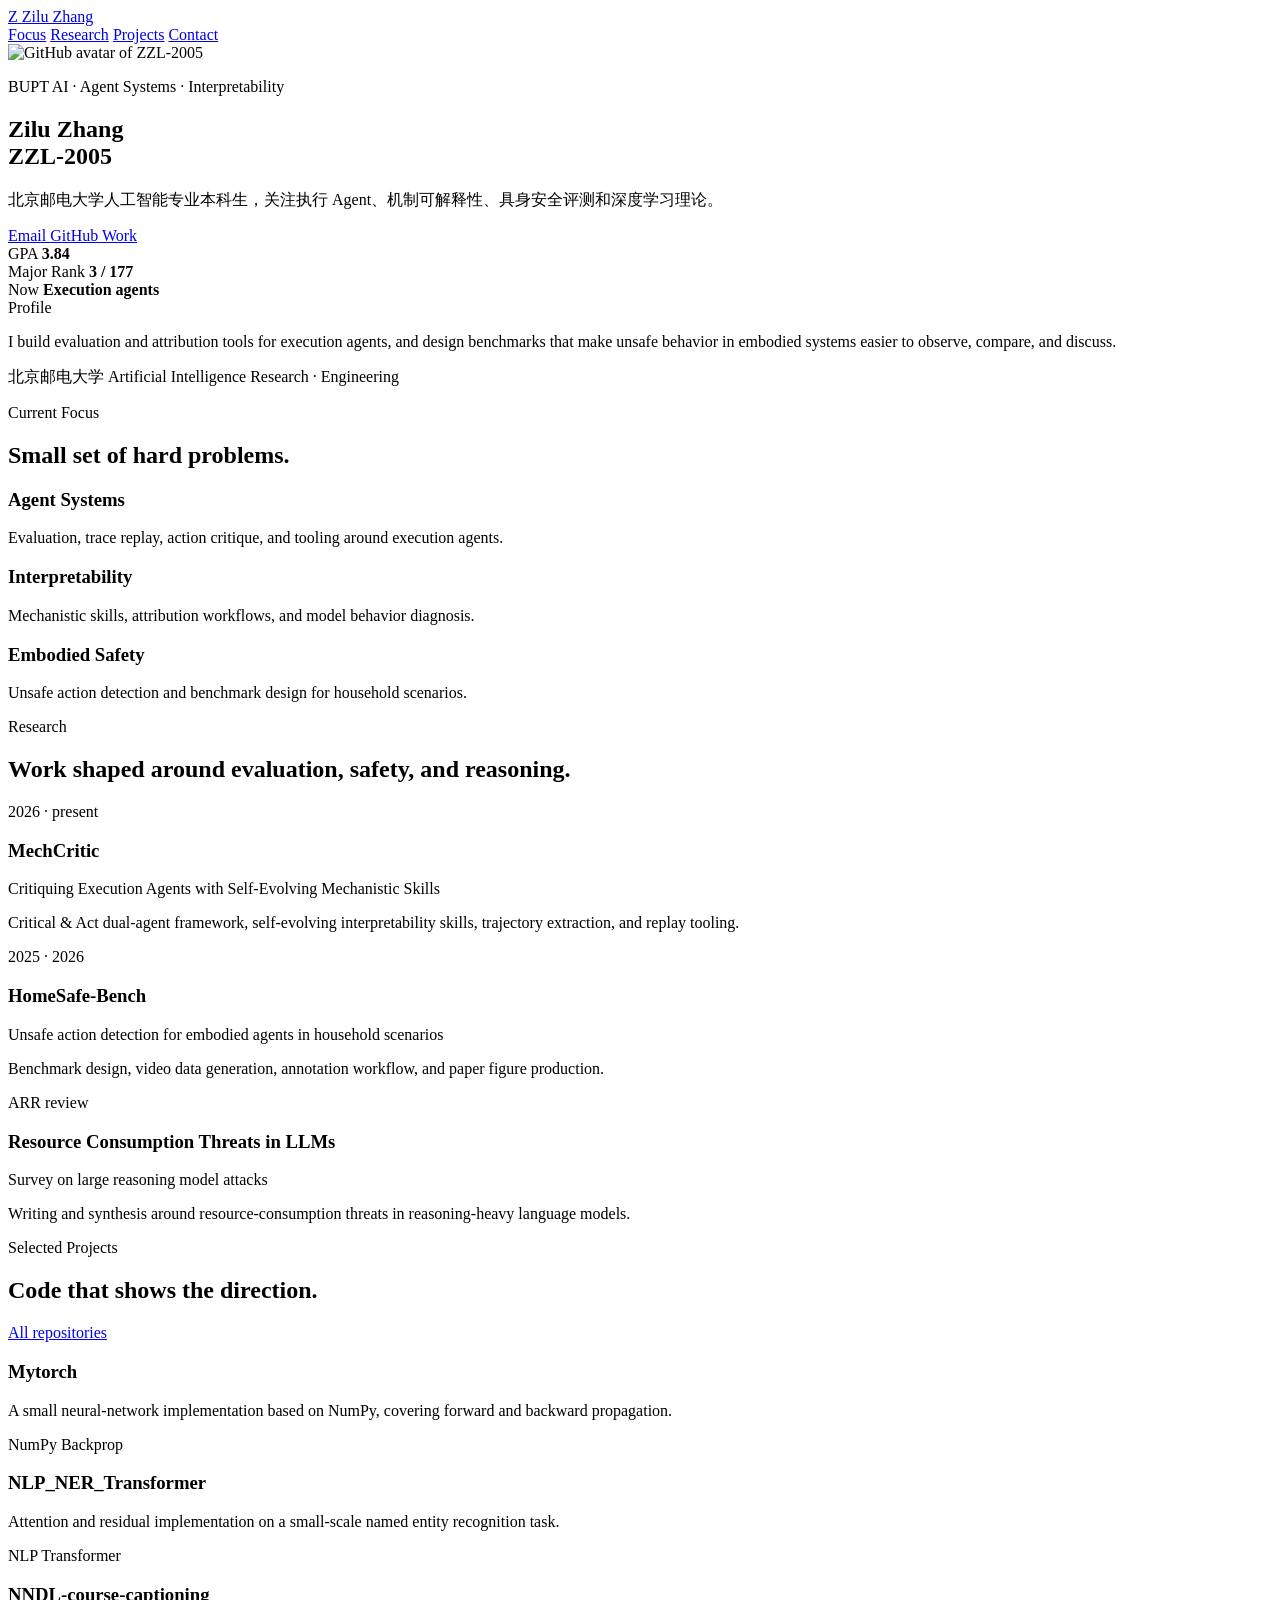
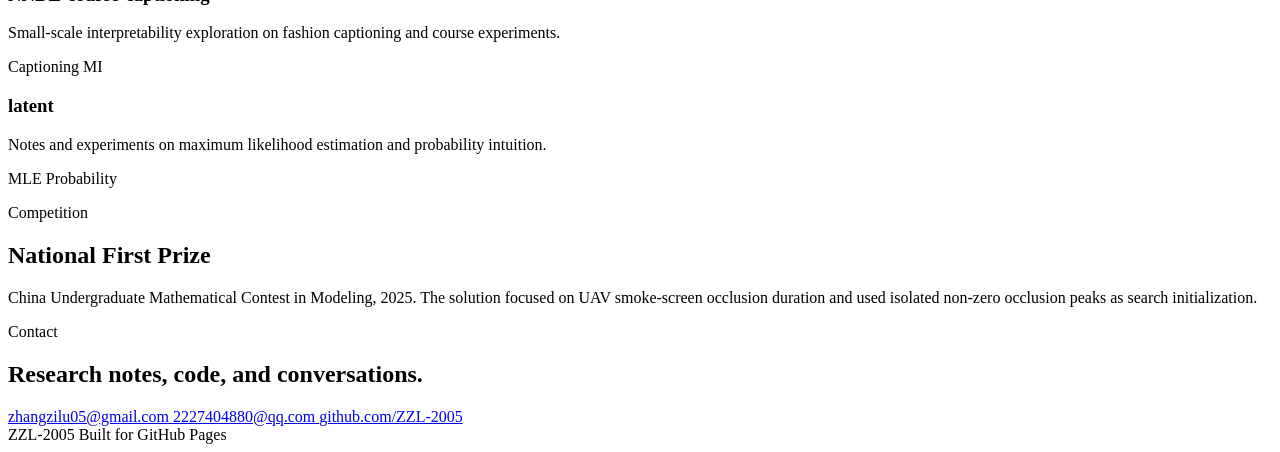
==== index.html @ dbdadb1d "Redesign homepage" ====
<!DOCTYPE html>
<html lang="zh-CN">
<head>
  <meta charset="UTF-8" />
  <meta name="viewport" content="width=device-width, initial-scale=1.0" />
  <meta name="description" content="Zilu Zhang / ZZL-2005 personal homepage: agent systems, interpretability, embodied safety, and deep learning theory." />
  <title>Zilu Zhang · ZZL-2005</title>
  <link rel="preconnect" href="https://fonts.googleapis.com" />
  <link rel="preconnect" href="https://fonts.gstatic.com" crossorigin />
  <link href="https://fonts.googleapis.com/css2?family=Inter:wght@400;500;600;700;800&family=Noto+Sans+SC:wght@400;500;700;800&display=swap" rel="stylesheet" />
  <link rel="stylesheet" href="styles.css" />
</head>
<body>
  <div class="progress" aria-hidden="true"></div>

  <header class="site-header">
    <a class="brand" href="#top" aria-label="Zilu Zhang home">
      <span class="brand-mark">Z</span>
      <span>Zilu Zhang</span>
    </a>
    <nav class="nav-links" aria-label="Primary navigation">
      <a href="#focus">Focus</a>
      <a href="#research">Research</a>
      <a href="#projects">Projects</a>
      <a href="#contact">Contact</a>
    </nav>
    <a class="icon-button" href="https://github.com/ZZL-2005" target="_blank" rel="noreferrer" aria-label="Open GitHub profile">
      <i data-lucide="code" aria-hidden="true"></i>
    </a>
  </header>

  <main id="top">
    <section class="hero" aria-labelledby="hero-title">
      <img class="hero-portrait" src="https://avatars.githubusercontent.com/u/153277643?v=4" alt="GitHub avatar of ZZL-2005" />
      <div class="hero-grid" aria-hidden="true"></div>
      <div class="hero-content">
        <p class="eyebrow">BUPT AI · Agent Systems · Interpretability</p>
        <h1 id="hero-title">Zilu Zhang<br /><span>ZZL-2005</span></h1>
        <p class="hero-copy">
          北京邮电大学人工智能专业本科生，关注执行 Agent、机制可解释性、具身安全评测和深度学习理论。
        </p>
        <div class="hero-actions" aria-label="Contact links">
          <a class="action-link primary" href="mailto:zhangzilu05@gmail.com">
            <i data-lucide="mail" aria-hidden="true"></i>
            Email
          </a>
          <a class="action-link" href="https://github.com/ZZL-2005" target="_blank" rel="noreferrer">
            <i data-lucide="code" aria-hidden="true"></i>
            GitHub
          </a>
          <a class="action-link" href="#projects">
            <i data-lucide="arrow-down-right" aria-hidden="true"></i>
            Work
          </a>
        </div>
      </div>
      <aside class="hero-notes" aria-label="Profile highlights">
        <div>
          <span>GPA</span>
          <strong>3.84</strong>
        </div>
        <div>
          <span>Major Rank</span>
          <strong>3 / 177</strong>
        </div>
        <div>
          <span>Now</span>
          <strong>Execution agents</strong>
        </div>
      </aside>
    </section>

    <section class="section intro-band" aria-label="Short bio">
      <div class="section-label">Profile</div>
      <div class="intro-text">
        <p>
          I build evaluation and attribution tools for execution agents, and design benchmarks that make unsafe behavior in embodied systems easier to observe, compare, and discuss.
        </p>
      </div>
      <div class="intro-meta">
        <span>北京邮电大学</span>
        <span>Artificial Intelligence</span>
        <span>Research · Engineering</span>
      </div>
    </section>

    <section class="section" id="focus" aria-labelledby="focus-title">
      <div class="section-heading">
        <p class="eyebrow">Current Focus</p>
        <h2 id="focus-title">Small set of hard problems.</h2>
      </div>
      <div class="focus-grid">
        <article class="focus-card">
          <i data-lucide="network" aria-hidden="true"></i>
          <h3>Agent Systems</h3>
          <p>Evaluation, trace replay, action critique, and tooling around execution agents.</p>
        </article>
        <article class="focus-card">
          <i data-lucide="scan-search" aria-hidden="true"></i>
          <h3>Interpretability</h3>
          <p>Mechanistic skills, attribution workflows, and model behavior diagnosis.</p>
        </article>
        <article class="focus-card">
          <i data-lucide="shield-check" aria-hidden="true"></i>
          <h3>Embodied Safety</h3>
          <p>Unsafe action detection and benchmark design for household scenarios.</p>
        </article>
      </div>
    </section>

    <section class="section research-section" id="research" aria-labelledby="research-title">
      <div class="section-heading">
        <p class="eyebrow">Research</p>
        <h2 id="research-title">Work shaped around evaluation, safety, and reasoning.</h2>
      </div>
      <div class="timeline">
        <article class="timeline-item">
          <div class="timeline-date">2026 · present</div>
          <div class="timeline-body">
            <h3>MechCritic</h3>
            <p class="subtitle">Critiquing Execution Agents with Self-Evolving Mechanistic Skills</p>
            <p>Critical & Act dual-agent framework, self-evolving interpretability skills, trajectory extraction, and replay tooling.</p>
          </div>
        </article>
        <article class="timeline-item">
          <div class="timeline-date">2025 · 2026</div>
          <div class="timeline-body">
            <h3>HomeSafe-Bench</h3>
            <p class="subtitle">Unsafe action detection for embodied agents in household scenarios</p>
            <p>Benchmark design, video data generation, annotation workflow, and paper figure production.</p>
          </div>
        </article>
        <article class="timeline-item">
          <div class="timeline-date">ARR review</div>
          <div class="timeline-body">
            <h3>Resource Consumption Threats in LLMs</h3>
            <p class="subtitle">Survey on large reasoning model attacks</p>
            <p>Writing and synthesis around resource-consumption threats in reasoning-heavy language models.</p>
          </div>
        </article>
      </div>
    </section>

    <section class="section" id="projects" aria-labelledby="projects-title">
      <div class="section-heading split">
        <div>
          <p class="eyebrow">Selected Projects</p>
          <h2 id="projects-title">Code that shows the direction.</h2>
        </div>
        <a class="text-link" href="https://github.com/ZZL-2005?tab=repositories" target="_blank" rel="noreferrer">
          <span>All repositories</span>
          <i data-lucide="arrow-up-right" aria-hidden="true"></i>
        </a>
      </div>
      <div class="project-grid">
        <article class="project-card accent-a">
          <div class="project-top">
            <h3>Mytorch</h3>
            <a href="https://github.com/ZZL-2005/Mytorch" target="_blank" rel="noreferrer" aria-label="Open Mytorch repository">
              <i data-lucide="external-link" aria-hidden="true"></i>
            </a>
          </div>
          <p>A small neural-network implementation based on NumPy, covering forward and backward propagation.</p>
          <div class="tags">
            <span>NumPy</span>
            <span>Backprop</span>
          </div>
        </article>
        <article class="project-card accent-b">
          <div class="project-top">
            <h3>NLP_NER_Transformer</h3>
            <a href="https://github.com/ZZL-2005/NLP_NER_Transformer" target="_blank" rel="noreferrer" aria-label="Open NLP NER Transformer repository">
              <i data-lucide="external-link" aria-hidden="true"></i>
            </a>
          </div>
          <p>Attention and residual implementation on a small-scale named entity recognition task.</p>
          <div class="tags">
            <span>NLP</span>
            <span>Transformer</span>
          </div>
        </article>
        <article class="project-card accent-c">
          <div class="project-top">
            <h3>NNDL-course-captioning</h3>
            <a href="https://github.com/ZZL-2005/NNDL-course-captioning" target="_blank" rel="noreferrer" aria-label="Open NNDL course captioning repository">
              <i data-lucide="external-link" aria-hidden="true"></i>
            </a>
          </div>
          <p>Small-scale interpretability exploration on fashion captioning and course experiments.</p>
          <div class="tags">
            <span>Captioning</span>
            <span>MI</span>
          </div>
        </article>
        <article class="project-card accent-d">
          <div class="project-top">
            <h3>latent</h3>
            <a href="https://github.com/ZZL-2005/latent" target="_blank" rel="noreferrer" aria-label="Open latent repository">
              <i data-lucide="external-link" aria-hidden="true"></i>
            </a>
          </div>
          <p>Notes and experiments on maximum likelihood estimation and probability intuition.</p>
          <div class="tags">
            <span>MLE</span>
            <span>Probability</span>
          </div>
        </article>
      </div>
    </section>

    <section class="section achievement-band" aria-labelledby="achievement-title">
      <div>
        <p class="eyebrow">Competition</p>
        <h2 id="achievement-title">National First Prize</h2>
      </div>
      <p>
        China Undergraduate Mathematical Contest in Modeling, 2025. The solution focused on UAV smoke-screen occlusion duration and used isolated non-zero occlusion peaks as search initialization.
      </p>
    </section>

    <section class="section contact-section" id="contact" aria-labelledby="contact-title">
      <div class="section-heading">
        <p class="eyebrow">Contact</p>
        <h2 id="contact-title">Research notes, code, and conversations.</h2>
      </div>
      <div class="contact-grid">
        <a class="contact-item" href="mailto:zhangzilu05@gmail.com">
          <i data-lucide="mail" aria-hidden="true"></i>
          <span>zhangzilu05@gmail.com</span>
        </a>
        <a class="contact-item" href="mailto:2227404880@qq.com">
          <i data-lucide="send" aria-hidden="true"></i>
          <span>2227404880@qq.com</span>
        </a>
        <a class="contact-item" href="https://github.com/ZZL-2005" target="_blank" rel="noreferrer">
          <i data-lucide="code" aria-hidden="true"></i>
          <span>github.com/ZZL-2005</span>
        </a>
      </div>
    </section>
  </main>

  <footer class="footer">
    <span>ZZL-2005</span>
    <span>Built for GitHub Pages</span>
  </footer>

  <script src="https://unpkg.com/lucide@latest/dist/umd/lucide.js"></script>
  <script src="script.js"></script>
</body>
</html>
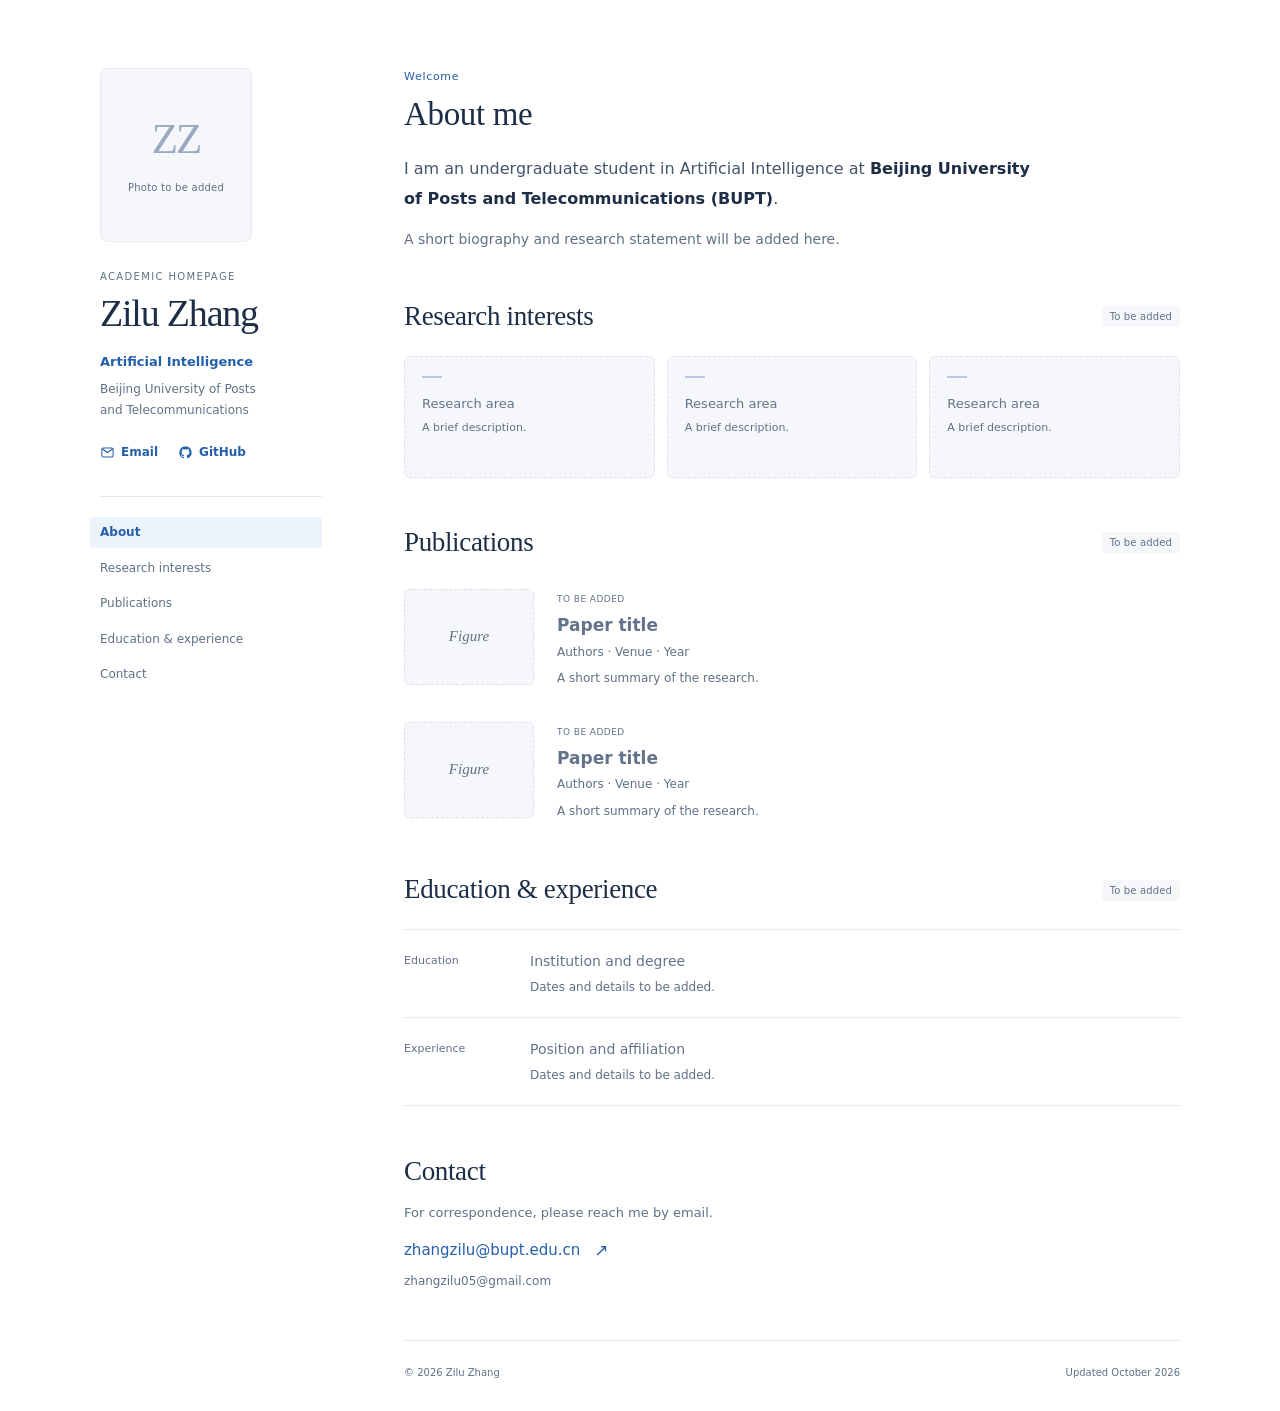
==== commit e8007ebf: "Rebuild personal site as a minimal academic homepage" ====
--- a/index.html
+++ b/index.html
@@ -1,251 +1,154 @@
-<!DOCTYPE html>
-<html lang="zh-CN">
+<!doctype html>
+<html lang="en">
 <head>
-  <meta charset="UTF-8" />
-  <meta name="viewport" content="width=device-width, initial-scale=1.0" />
-  <meta name="description" content="Zilu Zhang / ZZL-2005 personal homepage: agent systems, interpretability, embodied safety, and deep learning theory." />
-  <title>Zilu Zhang · ZZL-2005</title>
-  <link rel="preconnect" href="https://fonts.googleapis.com" />
-  <link rel="preconnect" href="https://fonts.gstatic.com" crossorigin />
-  <link href="https://fonts.googleapis.com/css2?family=Inter:wght@400;500;600;700;800&family=Noto+Sans+SC:wght@400;500;700;800&display=swap" rel="stylesheet" />
-  <link rel="stylesheet" href="styles.css" />
+  <meta charset="utf-8">
+  <meta name="viewport" content="width=device-width, initial-scale=1">
+  <meta name="description" content="Zilu Zhang's academic homepage. Artificial Intelligence, Beijing University of Posts and Telecommunications.">
+  <meta name="theme-color" content="#ffffff">
+  <meta property="og:type" content="website">
+  <meta property="og:title" content="Zilu Zhang | Academic Homepage">
+  <meta property="og:description" content="Artificial Intelligence · Beijing University of Posts and Telecommunications">
+  <meta property="og:url" content="https://zzl-2005.github.io/">
+  <link rel="canonical" href="https://zzl-2005.github.io/">
+  <link rel="icon" href="favicon.svg" type="image/svg+xml">
+  <link rel="stylesheet" href="styles.css?v=academic-20261012">
+  <title>Zilu Zhang | Academic Homepage</title>
 </head>
 <body>
-  <div class="progress" aria-hidden="true"></div>
+  <a class="skip-link" href="#main">Skip to content</a>
 
-  <header class="site-header">
-    <a class="brand" href="#top" aria-label="Zilu Zhang home">
-      <span class="brand-mark">Z</span>
-      <span>Zilu Zhang</span>
-    </a>
-    <nav class="nav-links" aria-label="Primary navigation">
-      <a href="#focus">Focus</a>
-      <a href="#research">Research</a>
-      <a href="#projects">Projects</a>
-      <a href="#contact">Contact</a>
-    </nav>
-    <a class="icon-button" href="https://github.com/ZZL-2005" target="_blank" rel="noreferrer" aria-label="Open GitHub profile">
-      <i data-lucide="code" aria-hidden="true"></i>
-    </a>
-  </header>
-
-  <main id="top">
-    <section class="hero" aria-labelledby="hero-title">
-      <img class="hero-portrait" src="https://avatars.githubusercontent.com/u/153277643?v=4" alt="GitHub avatar of ZZL-2005" />
-      <div class="hero-grid" aria-hidden="true"></div>
-      <div class="hero-content">
-        <p class="eyebrow">BUPT AI · Agent Systems · Interpretability</p>
-        <h1 id="hero-title">Zilu Zhang<br /><span>ZZL-2005</span></h1>
-        <p class="hero-copy">
-          北京邮电大学人工智能专业本科生，关注执行 Agent、机制可解释性、具身安全评测和深度学习理论。
-        </p>
-        <div class="hero-actions" aria-label="Contact links">
-          <a class="action-link primary" href="mailto:zhangzilu05@gmail.com">
-            <i data-lucide="mail" aria-hidden="true"></i>
-            Email
-          </a>
-          <a class="action-link" href="https://github.com/ZZL-2005" target="_blank" rel="noreferrer">
-            <i data-lucide="code" aria-hidden="true"></i>
-            GitHub
-          </a>
-          <a class="action-link" href="#projects">
-            <i data-lucide="arrow-down-right" aria-hidden="true"></i>
-            Work
-          </a>
+  <div class="page-shell">
+    <aside class="profile" aria-label="Profile and navigation">
+      <div class="profile-identity">
+        <div class="portrait-placeholder" role="img" aria-label="Portrait placeholder for Zilu Zhang">
+          <span class="portrait-initials" aria-hidden="true">ZZ</span>
+          <span class="portrait-caption" aria-hidden="true">Photo to be added</span>
+        </div>
+        <div class="profile-text">
+          <p class="profile-label">Academic homepage</p>
+          <h1>Zilu Zhang</h1>
+          <p class="profile-field">Artificial Intelligence</p>
+          <p class="profile-affiliation">Beijing University of Posts<br class="desktop-break"> and Telecommunications</p>
         </div>
       </div>
-      <aside class="hero-notes" aria-label="Profile highlights">
-        <div>
-          <span>GPA</span>
-          <strong>3.84</strong>
-        </div>
-        <div>
-          <span>Major Rank</span>
-          <strong>3 / 177</strong>
-        </div>
-        <div>
-          <span>Now</span>
-          <strong>Execution agents</strong>
-        </div>
-      </aside>
-    </section>
 
-    <section class="section intro-band" aria-label="Short bio">
-      <div class="section-label">Profile</div>
-      <div class="intro-text">
-        <p>
-          I build evaluation and attribution tools for execution agents, and design benchmarks that make unsafe behavior in embodied systems easier to observe, compare, and discuss.
-        </p>
-      </div>
-      <div class="intro-meta">
-        <span>北京邮电大学</span>
-        <span>Artificial Intelligence</span>
-        <span>Research · Engineering</span>
-      </div>
-    </section>
-
-    <section class="section" id="focus" aria-labelledby="focus-title">
-      <div class="section-heading">
-        <p class="eyebrow">Current Focus</p>
-        <h2 id="focus-title">Small set of hard problems.</h2>
-      </div>
-      <div class="focus-grid">
-        <article class="focus-card">
-          <i data-lucide="network" aria-hidden="true"></i>
-          <h3>Agent Systems</h3>
-          <p>Evaluation, trace replay, action critique, and tooling around execution agents.</p>
-        </article>
-        <article class="focus-card">
-          <i data-lucide="scan-search" aria-hidden="true"></i>
-          <h3>Interpretability</h3>
-          <p>Mechanistic skills, attribution workflows, and model behavior diagnosis.</p>
-        </article>
-        <article class="focus-card">
-          <i data-lucide="shield-check" aria-hidden="true"></i>
-          <h3>Embodied Safety</h3>
-          <p>Unsafe action detection and benchmark design for household scenarios.</p>
-        </article>
-      </div>
-    </section>
-
-    <section class="section research-section" id="research" aria-labelledby="research-title">
-      <div class="section-heading">
-        <p class="eyebrow">Research</p>
-        <h2 id="research-title">Work shaped around evaluation, safety, and reasoning.</h2>
-      </div>
-      <div class="timeline">
-        <article class="timeline-item">
-          <div class="timeline-date">2026 · present</div>
-          <div class="timeline-body">
-            <h3>MechCritic</h3>
-            <p class="subtitle">Critiquing Execution Agents with Self-Evolving Mechanistic Skills</p>
-            <p>Critical & Act dual-agent framework, self-evolving interpretability skills, trajectory extraction, and replay tooling.</p>
-          </div>
-        </article>
-        <article class="timeline-item">
-          <div class="timeline-date">2025 · 2026</div>
-          <div class="timeline-body">
-            <h3>HomeSafe-Bench</h3>
-            <p class="subtitle">Unsafe action detection for embodied agents in household scenarios</p>
-            <p>Benchmark design, video data generation, annotation workflow, and paper figure production.</p>
-          </div>
-        </article>
-        <article class="timeline-item">
-          <div class="timeline-date">ARR review</div>
-          <div class="timeline-body">
-            <h3>Resource Consumption Threats in LLMs</h3>
-            <p class="subtitle">Survey on large reasoning model attacks</p>
-            <p>Writing and synthesis around resource-consumption threats in reasoning-heavy language models.</p>
-          </div>
-        </article>
-      </div>
-    </section>
-
-    <section class="section" id="projects" aria-labelledby="projects-title">
-      <div class="section-heading split">
-        <div>
-          <p class="eyebrow">Selected Projects</p>
-          <h2 id="projects-title">Code that shows the direction.</h2>
-        </div>
-        <a class="text-link" href="https://github.com/ZZL-2005?tab=repositories" target="_blank" rel="noreferrer">
-          <span>All repositories</span>
-          <i data-lucide="arrow-up-right" aria-hidden="true"></i>
+      <div class="profile-links" aria-label="External links">
+        <a href="mailto:zhangzilu@bupt.edu.cn">
+          <svg viewBox="0 0 20 20" fill="none" aria-hidden="true"><rect x="2.5" y="4" width="15" height="12" rx="2"/><path d="m3 5 7 5 7-5"/></svg>
+          Email
+        </a>
+        <a href="https://github.com/ZZL-2005" target="_blank" rel="noopener noreferrer">
+          <svg viewBox="0 0 20 20" fill="currentColor" aria-hidden="true"><path d="M10 1.9a8.1 8.1 0 0 0-2.56 15.79c.4.07.55-.17.55-.39v-1.5c-2.25.49-2.73-.96-2.73-.96-.37-.94-.9-1.19-.9-1.19-.73-.5.06-.49.06-.49.81.06 1.23.83 1.23.83.72 1.24 1.9.88 2.37.67.07-.52.28-.88.52-1.08-1.8-.2-3.69-.9-3.69-4a3.13 3.13 0 0 1 .84-2.18 2.9 2.9 0 0 1 .08-2.15s.68-.22 2.23.83a7.7 7.7 0 0 1 4.06 0c1.55-1.05 2.22-.83 2.22-.83a2.9 2.9 0 0 1 .08 2.15c.52.56.84 1.27.84 2.18 0 3.1-1.89 3.79-3.7 3.99.3.25.55.74.55 1.5v2.23c0 .22.15.46.56.38A8.1 8.1 0 0 0 10 1.9Z"/></svg>
+          GitHub
         </a>
       </div>
-      <div class="project-grid">
-        <article class="project-card accent-a">
-          <div class="project-top">
-            <h3>Mytorch</h3>
-            <a href="https://github.com/ZZL-2005/Mytorch" target="_blank" rel="noreferrer" aria-label="Open Mytorch repository">
-              <i data-lucide="external-link" aria-hidden="true"></i>
-            </a>
-          </div>
-          <p>A small neural-network implementation based on NumPy, covering forward and backward propagation.</p>
-          <div class="tags">
-            <span>NumPy</span>
-            <span>Backprop</span>
-          </div>
-        </article>
-        <article class="project-card accent-b">
-          <div class="project-top">
-            <h3>NLP_NER_Transformer</h3>
-            <a href="https://github.com/ZZL-2005/NLP_NER_Transformer" target="_blank" rel="noreferrer" aria-label="Open NLP NER Transformer repository">
-              <i data-lucide="external-link" aria-hidden="true"></i>
-            </a>
-          </div>
-          <p>Attention and residual implementation on a small-scale named entity recognition task.</p>
-          <div class="tags">
-            <span>NLP</span>
-            <span>Transformer</span>
-          </div>
-        </article>
-        <article class="project-card accent-c">
-          <div class="project-top">
-            <h3>NNDL-course-captioning</h3>
-            <a href="https://github.com/ZZL-2005/NNDL-course-captioning" target="_blank" rel="noreferrer" aria-label="Open NNDL course captioning repository">
-              <i data-lucide="external-link" aria-hidden="true"></i>
-            </a>
-          </div>
-          <p>Small-scale interpretability exploration on fashion captioning and course experiments.</p>
-          <div class="tags">
-            <span>Captioning</span>
-            <span>MI</span>
-          </div>
-        </article>
-        <article class="project-card accent-d">
-          <div class="project-top">
-            <h3>latent</h3>
-            <a href="https://github.com/ZZL-2005/latent" target="_blank" rel="noreferrer" aria-label="Open latent repository">
-              <i data-lucide="external-link" aria-hidden="true"></i>
-            </a>
-          </div>
-          <p>Notes and experiments on maximum likelihood estimation and probability intuition.</p>
-          <div class="tags">
-            <span>MLE</span>
-            <span>Probability</span>
-          </div>
-        </article>
-      </div>
-    </section>
 
-    <section class="section achievement-band" aria-labelledby="achievement-title">
-      <div>
-        <p class="eyebrow">Competition</p>
-        <h2 id="achievement-title">National First Prize</h2>
-      </div>
-      <p>
-        China Undergraduate Mathematical Contest in Modeling, 2025. The solution focused on UAV smoke-screen occlusion duration and used isolated non-zero occlusion peaks as search initialization.
-      </p>
-    </section>
+      <nav class="section-nav" aria-label="Page sections">
+        <a href="#about" aria-current="location">About</a>
+        <a href="#research">Research interests</a>
+        <a href="#publications">Publications</a>
+        <a href="#experience">Education &amp; experience</a>
+        <a href="#contact">Contact</a>
+      </nav>
+    </aside>
 
-    <section class="section contact-section" id="contact" aria-labelledby="contact-title">
-      <div class="section-heading">
-        <p class="eyebrow">Contact</p>
-        <h2 id="contact-title">Research notes, code, and conversations.</h2>
-      </div>
-      <div class="contact-grid">
-        <a class="contact-item" href="mailto:zhangzilu05@gmail.com">
-          <i data-lucide="mail" aria-hidden="true"></i>
-          <span>zhangzilu05@gmail.com</span>
-        </a>
-        <a class="contact-item" href="mailto:2227404880@qq.com">
-          <i data-lucide="send" aria-hidden="true"></i>
-          <span>2227404880@qq.com</span>
-        </a>
-        <a class="contact-item" href="https://github.com/ZZL-2005" target="_blank" rel="noreferrer">
-          <i data-lucide="code" aria-hidden="true"></i>
-          <span>github.com/ZZL-2005</span>
-        </a>
-      </div>
-    </section>
-  </main>
+    <main id="main" class="main-content">
+      <section id="about" class="about-section" aria-labelledby="about-heading">
+        <p class="page-kicker">Welcome</p>
+        <h2 id="about-heading">About me</h2>
+        <p class="bio">I am an undergraduate student in Artificial Intelligence at <strong>Beijing University of Posts and Telecommunications (BUPT)</strong>.</p>
+        <p class="bio-placeholder">A short biography and research statement will be added here.</p>
+      </section>
 
-  <footer class="footer">
-    <span>ZZL-2005</span>
-    <span>Built for GitHub Pages</span>
-  </footer>
+      <section id="research" aria-labelledby="research-heading">
+        <div class="section-heading">
+          <h2 id="research-heading">Research interests</h2>
+          <span class="section-status">To be added</span>
+        </div>
+        <!-- Replace these three slots with research directions when ready. -->
+        <div class="interest-grid">
+          <article class="interest-placeholder" aria-label="First research interest placeholder">
+            <span class="slot-mark" aria-hidden="true"></span>
+            <h3>Research area</h3>
+            <p>A brief description.</p>
+          </article>
+          <article class="interest-placeholder" aria-label="Second research interest placeholder">
+            <span class="slot-mark" aria-hidden="true"></span>
+            <h3>Research area</h3>
+            <p>A brief description.</p>
+          </article>
+          <article class="interest-placeholder" aria-label="Third research interest placeholder">
+            <span class="slot-mark" aria-hidden="true"></span>
+            <h3>Research area</h3>
+            <p>A brief description.</p>
+          </article>
+        </div>
+      </section>
 
-  <script src="https://unpkg.com/lucide@latest/dist/umd/lucide.js"></script>
-  <script src="script.js"></script>
+      <section id="publications" aria-labelledby="publications-heading">
+        <div class="section-heading">
+          <h2 id="publications-heading">Publications</h2>
+          <span class="section-status">To be added</span>
+        </div>
+        <!-- These are visibly marked placeholders, not publication claims. -->
+        <div class="publication-list">
+          <article class="publication-placeholder" aria-label="First publication placeholder">
+            <div class="figure-placeholder" role="img" aria-label="Paper figure placeholder"><span>Figure</span></div>
+            <div class="publication-details">
+              <span class="placeholder-label">To be added</span>
+              <h3>Paper title</h3>
+              <p class="paper-meta">Authors · Venue · Year</p>
+              <p class="paper-summary">A short summary of the research.</p>
+            </div>
+          </article>
+          <article class="publication-placeholder" aria-label="Second publication placeholder">
+            <div class="figure-placeholder" role="img" aria-label="Paper figure placeholder"><span>Figure</span></div>
+            <div class="publication-details">
+              <span class="placeholder-label">To be added</span>
+              <h3>Paper title</h3>
+              <p class="paper-meta">Authors · Venue · Year</p>
+              <p class="paper-summary">A short summary of the research.</p>
+            </div>
+          </article>
+        </div>
+      </section>
+
+      <section id="experience" aria-labelledby="experience-heading">
+        <div class="section-heading">
+          <h2 id="experience-heading">Education &amp; experience</h2>
+          <span class="section-status">To be added</span>
+        </div>
+        <div class="experience-list">
+          <article class="experience-placeholder">
+            <span class="entry-type">Education</span>
+            <div>
+              <h3>Institution and degree</h3>
+              <p>Dates and details to be added.</p>
+            </div>
+          </article>
+          <article class="experience-placeholder">
+            <span class="entry-type">Experience</span>
+            <div>
+              <h3>Position and affiliation</h3>
+              <p>Dates and details to be added.</p>
+            </div>
+          </article>
+        </div>
+      </section>
+
+      <section id="contact" class="contact-section" aria-labelledby="contact-heading">
+        <h2 id="contact-heading">Contact</h2>
+        <p>For correspondence, please reach me by email.</p>
+        <a class="contact-email" href="mailto:zhangzilu@bupt.edu.cn">zhangzilu@bupt.edu.cn <span aria-hidden="true">↗</span></a>
+        <a class="secondary-email" href="mailto:zhangzilu05@gmail.com">zhangzilu05@gmail.com</a>
+      </section>
+
+      <footer class="site-footer">
+        <span>© 2026 Zilu Zhang</span>
+        <span>Updated October 2026</span>
+      </footer>
+    </main>
+  </div>
+  <script src="script.js?v=academic-20261012" defer></script>
 </body>
 </html>
--- a/styles.css
+++ b/styles.css
@@ -0,0 +1,192 @@
+:root {
+  color-scheme: light;
+  --page: #ffffff;
+  --ink: #1d2e46;
+  --body: #46546a;
+  --muted: #617087;
+  --accent: #245faa;
+  --accent-soft: #edf3fb;
+  --surface: #f5f7fb;
+  --line: #e4eaf2;
+  --placeholder: #64738b;
+  --serif: "Iowan Old Style", "Palatino Linotype", "Book Antiqua", Georgia, serif;
+  --sans: "Avenir Next", "Segoe UI", system-ui, -apple-system, sans-serif;
+}
+
+* { box-sizing: border-box; }
+html { scroll-behavior: smooth; scroll-padding-top: 32px; }
+body {
+  margin: 0;
+  background: var(--page);
+  color: var(--body);
+  font: 15px/1.7 var(--sans);
+  -webkit-font-smoothing: antialiased;
+}
+::selection { background: #dbe8fb; color: var(--ink); }
+a { color: var(--accent); text-decoration: none; text-underline-offset: 4px; }
+a:hover { text-decoration: underline; }
+a:focus-visible { outline: 2px solid var(--accent); outline-offset: 5px; border-radius: 2px; }
+h1, h2, h3, p { margin: 0; }
+h1, h2, h3 { color: var(--ink); }
+strong { color: var(--ink); font-weight: 550; }
+
+.skip-link {
+  position: fixed;
+  z-index: 20;
+  top: 12px;
+  left: 16px;
+  transform: translateY(-180%);
+  background: var(--ink);
+  color: white;
+  padding: 8px 15px;
+}
+.skip-link:focus { transform: translateY(0); }
+
+.page-shell {
+  width: min(1080px, calc(100% - 96px));
+  margin: 0 auto;
+  display: grid;
+  grid-template-columns: 222px minmax(0, 1fr);
+  gap: 82px;
+  padding-top: 68px;
+}
+.profile { position: sticky; top: 42px; align-self: start; padding-bottom: 40px; }
+.portrait-placeholder {
+  width: 152px;
+  height: 174px;
+  display: flex;
+  flex-direction: column;
+  align-items: center;
+  justify-content: center;
+  margin-bottom: 26px;
+  border-radius: 8px;
+  background: var(--surface);
+  border: 1px solid var(--line);
+}
+.portrait-initials { color: #9aa9bf; font: 43px/1.15 var(--serif); letter-spacing: -2px; }
+.portrait-caption { margin-top: 15px; color: var(--muted); font-size: 10px; letter-spacing: .25px; }
+.profile-label { color: var(--muted); font-size: 10px; letter-spacing: 1.35px; text-transform: uppercase; margin-bottom: 7px; }
+h1 { font: 38px/1.15 var(--serif); letter-spacing: -1.2px; font-weight: 500; white-space: nowrap; }
+.profile-field { color: var(--accent); margin-top: 15px; font-size: 13px; font-weight: 550; }
+.profile-affiliation { margin-top: 6px; font-size: 12px; line-height: 1.8; color: var(--muted); }
+.profile-links { display: flex; align-items: center; gap: 20px; margin-top: 20px; }
+.profile-links a { display: inline-flex; align-items: center; gap: 6px; font-size: 12px; font-weight: 550; }
+.profile-links svg { width: 15px; height: 15px; flex-shrink: 0; }
+.profile-links a:first-child svg { stroke: currentColor; stroke-width: 1.4; }
+.section-nav { display: flex; flex-direction: column; gap: 5px; margin-top: 34px; border-top: 1px solid var(--line); padding-top: 20px; }
+.section-nav a { display: block; padding: 5px 10px; margin-left: -10px; font-size: 12px; color: var(--muted); border-radius: 4px; }
+.section-nav a:hover { color: var(--accent); background: var(--surface); text-decoration: none; }
+.section-nav a[aria-current="location"] { color: var(--accent); background: var(--accent-soft); font-weight: 600; }
+
+.main-content { min-width: 0; }
+.main-content section { margin-bottom: 48px; scroll-margin-top: 32px; }
+.page-kicker { color: var(--accent); font-size: 11px; letter-spacing: .7px; margin-bottom: 7px; }
+h2 { font: 27px/1.25 var(--serif); font-weight: 500; letter-spacing: -.35px; }
+.about-section h2 { font-size: 33px; margin-bottom: 19px; }
+.bio { max-width: 640px; font-size: 16px; line-height: 1.85; }
+.bio-placeholder { margin-top: 15px; color: var(--muted); font-size: 14px; }
+.section-heading { display: flex; align-items: center; justify-content: space-between; gap: 18px; margin-bottom: 22px; }
+.section-status { flex-shrink: 0; font-size: 10px; letter-spacing: .15px; color: var(--muted); padding: 2px 8px; background: var(--surface); border-radius: 4px; }
+
+.interest-grid { display: grid; grid-template-columns: repeat(3, minmax(0, 1fr)); gap: 12px; }
+.interest-placeholder { padding: 19px 17px; min-height: 122px; background: var(--surface); border: 1px dashed #d8e0ed; border-radius: 6px; }
+.slot-mark { display: block; width: 20px; height: 2px; background: #b8c8e0; margin-bottom: 15px; }
+.interest-placeholder h3 { font-size: 13px; color: var(--placeholder); font-weight: 500; }
+.interest-placeholder p { margin-top: 4px; font-size: 11px; line-height: 1.6; color: var(--muted); }
+
+.publication-list { display: flex; flex-direction: column; gap: 22px; }
+.publication-placeholder { display: grid; grid-template-columns: 130px minmax(0, 1fr); gap: 23px; align-items: center; padding: 4px 0; }
+.figure-placeholder { height: 96px; background: var(--surface); border: 1px dashed #d8e0ed; display: grid; place-items: center; border-radius: 5px; }
+.figure-placeholder span { color: var(--muted); font: italic 15px var(--serif); }
+.placeholder-label { color: var(--muted); font-size: 9px; letter-spacing: .45px; text-transform: uppercase; }
+.publication-details h3 { margin-top: 2px; color: var(--placeholder); font-size: 17px; line-height: 1.45; font-weight: 550; }
+.paper-meta { margin-top: 4px; font-size: 12px; color: var(--muted); }
+.paper-summary { margin-top: 6px; font-size: 12px; color: var(--muted); }
+
+.experience-list { border-top: 1px solid var(--line); }
+.experience-placeholder { display: grid; grid-template-columns: 106px minmax(0, 1fr); gap: 20px; padding: 20px 0; border-bottom: 1px solid var(--line); align-items: start; }
+.entry-type { font-size: 11px; color: var(--muted); padding-top: 2px; }
+.experience-placeholder h3 { font-size: 14px; color: var(--placeholder); font-weight: 500; }
+.experience-placeholder p { font-size: 12px; color: var(--muted); margin-top: 3px; }
+
+.contact-section { padding-top: 1px; }
+.contact-section h2 { margin-bottom: 13px; }
+.contact-section p { font-size: 13px; color: var(--muted); margin-bottom: 12px; }
+.contact-email { display: inline-flex; align-items: center; gap: 14px; font-size: 15px; font-weight: 500; }
+.contact-email span { font-size: 17px; }
+.secondary-email { display: block; width: fit-content; font-size: 12px; color: var(--muted); margin-top: 6px; }
+.site-footer { display: flex; justify-content: space-between; gap: 20px; border-top: 1px solid var(--line); padding: 23px 0 30px; color: var(--muted); font-size: 10px; }
+
+.message-page { max-width: 560px; margin: 15vh auto; padding: 32px; }
+.message-page h1 { white-space: normal; }
+.message-page p { margin: 20px 0; }
+
+@media (min-width: 1400px) {
+  .page-shell { padding-top: 85px; }
+}
+@media (max-width: 1020px) {
+  .page-shell { width: calc(100% - 72px); grid-template-columns: 205px minmax(0, 1fr); gap: 50px; }
+  h1 { font-size: 35px; }
+  .interest-grid { gap: 9px; }
+  .interest-placeholder { padding: 17px 13px; }
+}
+@media (max-width: 760px) {
+  html { scroll-padding-top: 24px; }
+  .page-shell { width: calc(100% - 48px); display: block; padding-top: 36px; }
+  .profile { position: static; padding: 0 0 29px; margin-bottom: 31px; border-bottom: 1px solid var(--line); }
+  .profile-identity { display: grid; grid-template-columns: 100px minmax(0, 1fr); gap: 24px; align-items: center; }
+  .portrait-placeholder { width: 100px; height: 119px; margin: 0; }
+  .portrait-initials { font-size: 34px; }
+  .portrait-caption { font-size: 8px; margin-top: 10px; }
+  .profile-label { font-size: 9px; letter-spacing: .8px; margin-bottom: 6px; }
+  h1 { font-size: 33px; }
+  .profile-field { margin-top: 8px; font-size: 12px; }
+  .profile-affiliation { font-size: 11px; margin-top: 4px; line-height: 1.6; max-width: 290px; }
+  .desktop-break { display: none; }
+  .profile-links { margin-top: 19px; }
+  .section-nav { margin-top: 18px; padding-top: 0; border: 0; flex-direction: row; flex-wrap: wrap; column-gap: 10px; row-gap: 2px; }
+  .section-nav a { margin: 0; padding: 4px 7px; font-size: 12px; }
+  .main-content section { margin-bottom: 40px; }
+  .about-section h2 { font-size: 30px; margin-bottom: 15px; }
+  .bio { font-size: 15px; line-height: 1.8; }
+  .bio-placeholder { font-size: 13px; margin-top: 12px; }
+  h2 { font-size: 25px; }
+  .section-heading { margin-bottom: 19px; }
+  .section-status { font-size: 9px; }
+  .interest-placeholder { padding: 17px 13px; min-height: 112px; }
+  .interest-placeholder h3 { font-size: 12px; }
+  .interest-placeholder p { font-size: 10px; }
+  .publication-placeholder { grid-template-columns: 105px minmax(0, 1fr); gap: 18px; }
+  .figure-placeholder { height: 87px; }
+  .experience-placeholder { grid-template-columns: 90px minmax(0, 1fr); gap: 14px; }
+}
+@media (max-width: 420px) {
+  .page-shell { width: calc(100% - 40px); padding-top: 28px; }
+  .profile-identity { grid-template-columns: 86px minmax(0, 1fr); gap: 17px; }
+  .portrait-placeholder { width: 86px; height: 112px; }
+  .portrait-caption { font-size: 7px; }
+  h1 { font-size: 29px; letter-spacing: -.8px; }
+  .profile-affiliation { font-size: 11px; }
+  .interest-grid { grid-template-columns: 1fr; gap: 9px; }
+  .interest-placeholder { min-height: 0; padding: 15px 18px; display: grid; grid-template-columns: 18px minmax(0, 1fr); column-gap: 12px; row-gap: 3px; }
+  .interest-placeholder .slot-mark { grid-row: span 2; margin: 12px 0 0; width: 18px; }
+  .interest-placeholder h3 { font-size: 13px; }
+  .interest-placeholder p { font-size: 12px; margin: 0; }
+  .section-heading { gap: 10px; }
+  #experience h2 { font-size: 22px; }
+  .publication-placeholder { grid-template-columns: 83px minmax(0, 1fr); gap: 15px; }
+  .figure-placeholder { height: 84px; }
+  .publication-details h3 { font-size: 15px; }
+  .paper-meta, .paper-summary { font-size: 12px; }
+  .site-footer { font-size: 9px; gap: 10px; }
+}
+@media (prefers-reduced-motion: reduce) {
+  html { scroll-behavior: auto; }
+}
+@media print {
+  .page-shell { width: 100%; grid-template-columns: 190px 1fr; gap: 36px; padding-top: 0; }
+  .profile { position: static; }
+  .section-nav, .skip-link { display: none; }
+  .main-content section { break-inside: avoid; margin-bottom: 30px; }
+  a { color: var(--ink); }
+}
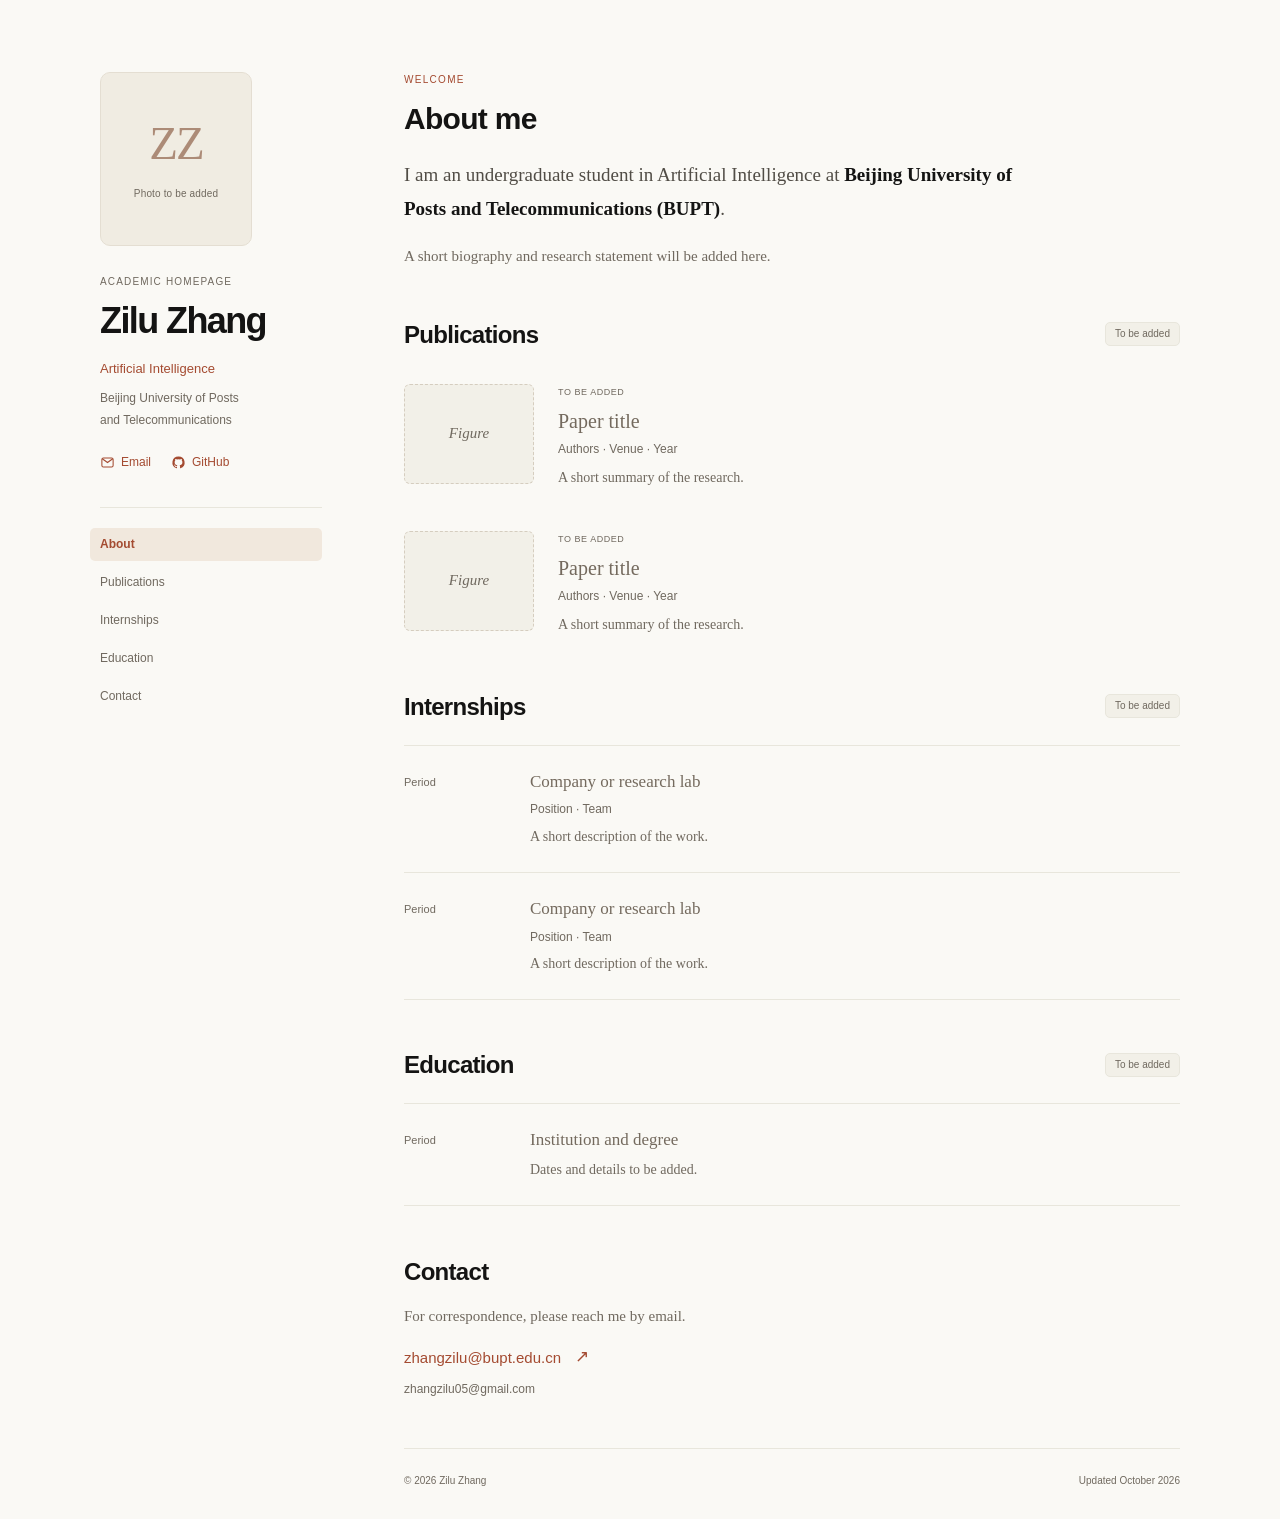
==== commit cefbaf1a: "Add internship section and Claude-inspired academic styling" ====
--- a/index.html
+++ b/index.html
@@ -4,14 +4,14 @@
   <meta charset="utf-8">
   <meta name="viewport" content="width=device-width, initial-scale=1">
   <meta name="description" content="Zilu Zhang's academic homepage. Artificial Intelligence, Beijing University of Posts and Telecommunications.">
-  <meta name="theme-color" content="#ffffff">
+  <meta name="theme-color" content="#faf9f5">
   <meta property="og:type" content="website">
   <meta property="og:title" content="Zilu Zhang | Academic Homepage">
   <meta property="og:description" content="Artificial Intelligence · Beijing University of Posts and Telecommunications">
   <meta property="og:url" content="https://zzl-2005.github.io/">
   <link rel="canonical" href="https://zzl-2005.github.io/">
   <link rel="icon" href="favicon.svg" type="image/svg+xml">
-  <link rel="stylesheet" href="styles.css?v=academic-20261012">
+  <link rel="stylesheet" href="styles.css?v=claude-20261012">
   <title>Zilu Zhang | Academic Homepage</title>
 </head>
 <body>
@@ -45,9 +45,9 @@
 
       <nav class="section-nav" aria-label="Page sections">
         <a href="#about" aria-current="location">About</a>
-        <a href="#research">Research interests</a>
         <a href="#publications">Publications</a>
-        <a href="#experience">Education &amp; experience</a>
+        <a href="#experience">Internships</a>
+        <a href="#education">Education</a>
         <a href="#contact">Contact</a>
       </nav>
     </aside>
@@ -58,31 +58,6 @@
         <h2 id="about-heading">About me</h2>
         <p class="bio">I am an undergraduate student in Artificial Intelligence at <strong>Beijing University of Posts and Telecommunications (BUPT)</strong>.</p>
         <p class="bio-placeholder">A short biography and research statement will be added here.</p>
-      </section>
-
-      <section id="research" aria-labelledby="research-heading">
-        <div class="section-heading">
-          <h2 id="research-heading">Research interests</h2>
-          <span class="section-status">To be added</span>
-        </div>
-        <!-- Replace these three slots with research directions when ready. -->
-        <div class="interest-grid">
-          <article class="interest-placeholder" aria-label="First research interest placeholder">
-            <span class="slot-mark" aria-hidden="true"></span>
-            <h3>Research area</h3>
-            <p>A brief description.</p>
-          </article>
-          <article class="interest-placeholder" aria-label="Second research interest placeholder">
-            <span class="slot-mark" aria-hidden="true"></span>
-            <h3>Research area</h3>
-            <p>A brief description.</p>
-          </article>
-          <article class="interest-placeholder" aria-label="Third research interest placeholder">
-            <span class="slot-mark" aria-hidden="true"></span>
-            <h3>Research area</h3>
-            <p>A brief description.</p>
-          </article>
-        </div>
       </section>
 
       <section id="publications" aria-labelledby="publications-heading">
@@ -113,23 +88,41 @@
         </div>
       </section>
 
-      <section id="experience" aria-labelledby="experience-heading">
+      <section id="experience" aria-labelledby="internships-heading">
         <div class="section-heading">
-          <h2 id="experience-heading">Education &amp; experience</h2>
+          <h2 id="internships-heading">Internships</h2>
           <span class="section-status">To be added</span>
         </div>
         <div class="experience-list">
-          <article class="experience-placeholder">
-            <span class="entry-type">Education</span>
+          <article class="experience-placeholder" aria-label="First internship placeholder">
+            <span class="entry-type">Period</span>
+            <div>
+              <h3>Company or research lab</h3>
+              <p class="entry-role">Position · Team</p>
+              <p>A short description of the work.</p>
+            </div>
+          </article>
+          <article class="experience-placeholder" aria-label="Second internship placeholder">
+            <span class="entry-type">Period</span>
+            <div>
+              <h3>Company or research lab</h3>
+              <p class="entry-role">Position · Team</p>
+              <p>A short description of the work.</p>
+            </div>
+          </article>
+        </div>
+      </section>
+
+      <section id="education" aria-labelledby="education-heading">
+        <div class="section-heading">
+          <h2 id="education-heading">Education</h2>
+          <span class="section-status">To be added</span>
+        </div>
+        <div class="experience-list">
+          <article class="experience-placeholder" aria-label="Education placeholder">
+            <span class="entry-type">Period</span>
             <div>
               <h3>Institution and degree</h3>
-              <p>Dates and details to be added.</p>
-            </div>
-          </article>
-          <article class="experience-placeholder">
-            <span class="entry-type">Experience</span>
-            <div>
-              <h3>Position and affiliation</h3>
               <p>Dates and details to be added.</p>
             </div>
           </article>
@@ -149,6 +142,6 @@
       </footer>
     </main>
   </div>
-  <script src="script.js?v=academic-20261012" defer></script>
+  <script src="script.js?v=claude-20261012" defer></script>
 </body>
 </html>
--- a/styles.css
+++ b/styles.css
@@ -1,16 +1,17 @@
 :root {
   color-scheme: light;
-  --page: #ffffff;
-  --ink: #1d2e46;
-  --body: #46546a;
-  --muted: #617087;
-  --accent: #245faa;
-  --accent-soft: #edf3fb;
-  --surface: #f5f7fb;
-  --line: #e4eaf2;
-  --placeholder: #64738b;
-  --serif: "Iowan Old Style", "Palatino Linotype", "Book Antiqua", Georgia, serif;
-  --sans: "Avenir Next", "Segoe UI", system-ui, -apple-system, sans-serif;
+  --page: #faf9f5;
+  --ink: #141413;
+  --body: #514d46;
+  --muted: #70695f;
+  --accent: #a44b31;
+  --accent-bright: #d97757;
+  --accent-soft: #f1e8dd;
+  --surface: #f2f0e8;
+  --line: #e8e6dc;
+  --placeholder: #746a5e;
+  --serif: Lora, Georgia, "Times New Roman", serif;
+  --sans: Poppins, Arial, "Segoe UI", system-ui, sans-serif;
 }
 
 * { box-sizing: border-box; }
@@ -19,16 +20,16 @@
   margin: 0;
   background: var(--page);
   color: var(--body);
-  font: 15px/1.7 var(--sans);
+  font: 15px/1.75 var(--serif);
   -webkit-font-smoothing: antialiased;
 }
-::selection { background: #dbe8fb; color: var(--ink); }
+::selection { background: #ead4c6; color: var(--ink); }
 a { color: var(--accent); text-decoration: none; text-underline-offset: 4px; }
 a:hover { text-decoration: underline; }
 a:focus-visible { outline: 2px solid var(--accent); outline-offset: 5px; border-radius: 2px; }
 h1, h2, h3, p { margin: 0; }
 h1, h2, h3 { color: var(--ink); }
-strong { color: var(--ink); font-weight: 550; }
+strong { color: var(--ink); font-weight: 600; }
 
 .skip-link {
   position: fixed;
@@ -37,8 +38,9 @@
   left: 16px;
   transform: translateY(-180%);
   background: var(--ink);
-  color: white;
+  color: var(--page);
   padding: 8px 15px;
+  font-family: var(--sans);
 }
 .skip-link:focus { transform: translateY(0); }
 
@@ -48,9 +50,9 @@
   display: grid;
   grid-template-columns: 222px minmax(0, 1fr);
   gap: 82px;
-  padding-top: 68px;
+  padding-top: 72px;
 }
-.profile { position: sticky; top: 42px; align-self: start; padding-bottom: 40px; }
+.profile { position: sticky; top: 42px; align-self: start; padding-bottom: 40px; font-family: var(--sans); }
 .portrait-placeholder {
   width: 152px;
   height: 174px;
@@ -58,64 +60,59 @@
   flex-direction: column;
   align-items: center;
   justify-content: center;
-  margin-bottom: 26px;
-  border-radius: 8px;
-  background: var(--surface);
-  border: 1px solid var(--line);
+  margin-bottom: 27px;
+  border-radius: 10px;
+  background: #f0ece2;
+  border: 1px solid #e4ded2;
 }
-.portrait-initials { color: #9aa9bf; font: 43px/1.15 var(--serif); letter-spacing: -2px; }
-.portrait-caption { margin-top: 15px; color: var(--muted); font-size: 10px; letter-spacing: .25px; }
-.profile-label { color: var(--muted); font-size: 10px; letter-spacing: 1.35px; text-transform: uppercase; margin-bottom: 7px; }
-h1 { font: 38px/1.15 var(--serif); letter-spacing: -1.2px; font-weight: 500; white-space: nowrap; }
-.profile-field { color: var(--accent); margin-top: 15px; font-size: 13px; font-weight: 550; }
-.profile-affiliation { margin-top: 6px; font-size: 12px; line-height: 1.8; color: var(--muted); }
-.profile-links { display: flex; align-items: center; gap: 20px; margin-top: 20px; }
-.profile-links a { display: inline-flex; align-items: center; gap: 6px; font-size: 12px; font-weight: 550; }
+.portrait-initials { color: #ac8b77; font: 47px/1.15 var(--serif); letter-spacing: -2px; }
+.portrait-caption { margin-top: 15px; color: var(--muted); font-size: 10px; letter-spacing: .15px; }
+.profile-label { color: var(--muted); font-size: 10px; letter-spacing: 1.15px; text-transform: uppercase; margin-bottom: 9px; }
+h1 { font: 600 36px/1.18 var(--sans); letter-spacing: -1.6px; white-space: nowrap; }
+.profile-field { color: var(--accent); margin-top: 16px; font-size: 13px; font-weight: 500; }
+.profile-affiliation { margin-top: 6px; font-size: 12px; line-height: 1.85; color: var(--muted); }
+.profile-links { display: flex; align-items: center; gap: 20px; margin-top: 21px; }
+.profile-links a { display: inline-flex; align-items: center; gap: 6px; font-size: 12px; font-weight: 500; }
 .profile-links svg { width: 15px; height: 15px; flex-shrink: 0; }
 .profile-links a:first-child svg { stroke: currentColor; stroke-width: 1.4; }
 .section-nav { display: flex; flex-direction: column; gap: 5px; margin-top: 34px; border-top: 1px solid var(--line); padding-top: 20px; }
-.section-nav a { display: block; padding: 5px 10px; margin-left: -10px; font-size: 12px; color: var(--muted); border-radius: 4px; }
-.section-nav a:hover { color: var(--accent); background: var(--surface); text-decoration: none; }
+.section-nav a { display: block; padding: 6px 10px; margin-left: -10px; font-size: 12px; color: var(--muted); border-radius: 5px; }
+.section-nav a:hover { color: var(--ink); background: var(--surface); text-decoration: none; }
 .section-nav a[aria-current="location"] { color: var(--accent); background: var(--accent-soft); font-weight: 600; }
 
 .main-content { min-width: 0; }
-.main-content section { margin-bottom: 48px; scroll-margin-top: 32px; }
-.page-kicker { color: var(--accent); font-size: 11px; letter-spacing: .7px; margin-bottom: 7px; }
-h2 { font: 27px/1.25 var(--serif); font-weight: 500; letter-spacing: -.35px; }
-.about-section h2 { font-size: 33px; margin-bottom: 19px; }
-.bio { max-width: 640px; font-size: 16px; line-height: 1.85; }
-.bio-placeholder { margin-top: 15px; color: var(--muted); font-size: 14px; }
-.section-heading { display: flex; align-items: center; justify-content: space-between; gap: 18px; margin-bottom: 22px; }
-.section-status { flex-shrink: 0; font-size: 10px; letter-spacing: .15px; color: var(--muted); padding: 2px 8px; background: var(--surface); border-radius: 4px; }
+.main-content section { margin-bottom: 49px; scroll-margin-top: 32px; }
+.page-kicker { color: var(--accent); font: 10px/1.5 var(--sans); letter-spacing: 1.3px; text-transform: uppercase; margin-bottom: 12px; }
+h2 { font: 600 24px/1.3 var(--sans); letter-spacing: -.7px; }
+.about-section h2 { font-size: 30px; margin-bottom: 20px; }
+.bio { max-width: 650px; font-size: 19px; line-height: 1.8; }
+.bio-placeholder { margin-top: 17px; color: var(--muted); font-size: 15px; }
+.section-heading { display: flex; align-items: center; justify-content: space-between; gap: 18px; margin-bottom: 23px; }
+.section-status { flex-shrink: 0; font: 10px/1.6 var(--sans); color: var(--muted); padding: 3px 9px; background: var(--surface); border: 1px solid var(--line); border-radius: 5px; }
 
-.interest-grid { display: grid; grid-template-columns: repeat(3, minmax(0, 1fr)); gap: 12px; }
-.interest-placeholder { padding: 19px 17px; min-height: 122px; background: var(--surface); border: 1px dashed #d8e0ed; border-radius: 6px; }
-.slot-mark { display: block; width: 20px; height: 2px; background: #b8c8e0; margin-bottom: 15px; }
-.interest-placeholder h3 { font-size: 13px; color: var(--placeholder); font-weight: 500; }
-.interest-placeholder p { margin-top: 4px; font-size: 11px; line-height: 1.6; color: var(--muted); }
-
-.publication-list { display: flex; flex-direction: column; gap: 22px; }
-.publication-placeholder { display: grid; grid-template-columns: 130px minmax(0, 1fr); gap: 23px; align-items: center; padding: 4px 0; }
-.figure-placeholder { height: 96px; background: var(--surface); border: 1px dashed #d8e0ed; display: grid; place-items: center; border-radius: 5px; }
+.publication-list { display: flex; flex-direction: column; gap: 25px; }
+.publication-placeholder { display: grid; grid-template-columns: 130px minmax(0, 1fr); gap: 24px; align-items: center; padding: 4px 0; }
+.figure-placeholder { height: 100px; background: var(--surface); border: 1px dashed #d5cdbf; display: grid; place-items: center; border-radius: 6px; }
 .figure-placeholder span { color: var(--muted); font: italic 15px var(--serif); }
-.placeholder-label { color: var(--muted); font-size: 9px; letter-spacing: .45px; text-transform: uppercase; }
-.publication-details h3 { margin-top: 2px; color: var(--placeholder); font-size: 17px; line-height: 1.45; font-weight: 550; }
-.paper-meta { margin-top: 4px; font-size: 12px; color: var(--muted); }
-.paper-summary { margin-top: 6px; font-size: 12px; color: var(--muted); }
+.placeholder-label { color: var(--muted); font: 9px/1.5 var(--sans); letter-spacing: .55px; text-transform: uppercase; }
+.publication-details h3 { margin-top: 4px; color: var(--placeholder); font: 500 20px/1.4 var(--serif); }
+.paper-meta { margin-top: 5px; font: 12px/1.6 var(--sans); color: var(--muted); }
+.paper-summary { margin-top: 7px; font-size: 14px; color: var(--muted); }
 
 .experience-list { border-top: 1px solid var(--line); }
-.experience-placeholder { display: grid; grid-template-columns: 106px minmax(0, 1fr); gap: 20px; padding: 20px 0; border-bottom: 1px solid var(--line); align-items: start; }
-.entry-type { font-size: 11px; color: var(--muted); padding-top: 2px; }
-.experience-placeholder h3 { font-size: 14px; color: var(--placeholder); font-weight: 500; }
-.experience-placeholder p { font-size: 12px; color: var(--muted); margin-top: 3px; }
+.experience-placeholder { display: grid; grid-template-columns: 106px minmax(0, 1fr); gap: 20px; padding: 23px 0; border-bottom: 1px solid var(--line); align-items: start; }
+.entry-type { font: 11px/1.7 var(--sans); color: var(--muted); padding-top: 4px; }
+.experience-placeholder h3 { font: 500 17px/1.5 var(--serif); color: var(--placeholder); }
+.experience-placeholder p { font-size: 14px; color: var(--muted); margin-top: 5px; }
+.experience-placeholder .entry-role { font: 12px/1.6 var(--sans); margin-top: 6px; }
 
 .contact-section { padding-top: 1px; }
-.contact-section h2 { margin-bottom: 13px; }
-.contact-section p { font-size: 13px; color: var(--muted); margin-bottom: 12px; }
-.contact-email { display: inline-flex; align-items: center; gap: 14px; font-size: 15px; font-weight: 500; }
+.contact-section h2 { margin-bottom: 15px; }
+.contact-section p { font-size: 15px; color: var(--muted); margin-bottom: 14px; }
+.contact-email { display: inline-flex; align-items: center; gap: 14px; font: 500 15px/1.7 var(--sans); }
 .contact-email span { font-size: 17px; }
-.secondary-email { display: block; width: fit-content; font-size: 12px; color: var(--muted); margin-top: 6px; }
-.site-footer { display: flex; justify-content: space-between; gap: 20px; border-top: 1px solid var(--line); padding: 23px 0 30px; color: var(--muted); font-size: 10px; }
+.secondary-email { display: block; width: fit-content; font: 12px/1.7 var(--sans); color: var(--muted); margin-top: 7px; }
+.site-footer { display: flex; justify-content: space-between; gap: 20px; border-top: 1px solid var(--line); padding: 23px 0 30px; color: var(--muted); font: 10px/1.7 var(--sans); }
 
 .message-page { max-width: 560px; margin: 15vh auto; padding: 32px; }
 .message-page h1 { white-space: normal; }
@@ -126,64 +123,56 @@
 }
 @media (max-width: 1020px) {
   .page-shell { width: calc(100% - 72px); grid-template-columns: 205px minmax(0, 1fr); gap: 50px; }
-  h1 { font-size: 35px; }
-  .interest-grid { gap: 9px; }
-  .interest-placeholder { padding: 17px 13px; }
+  h1 { font-size: 33px; }
 }
 @media (max-width: 760px) {
   html { scroll-padding-top: 24px; }
   .page-shell { width: calc(100% - 48px); display: block; padding-top: 36px; }
-  .profile { position: static; padding: 0 0 29px; margin-bottom: 31px; border-bottom: 1px solid var(--line); }
+  .profile { position: static; padding: 0 0 28px; margin-bottom: 34px; border-bottom: 1px solid var(--line); }
   .profile-identity { display: grid; grid-template-columns: 100px minmax(0, 1fr); gap: 24px; align-items: center; }
   .portrait-placeholder { width: 100px; height: 119px; margin: 0; }
-  .portrait-initials { font-size: 34px; }
+  .portrait-initials { font-size: 35px; }
   .portrait-caption { font-size: 8px; margin-top: 10px; }
   .profile-label { font-size: 9px; letter-spacing: .8px; margin-bottom: 6px; }
-  h1 { font-size: 33px; }
-  .profile-field { margin-top: 8px; font-size: 12px; }
+  h1 { font-size: 31px; letter-spacing: -1.2px; }
+  .profile-field { margin-top: 9px; font-size: 12px; }
   .profile-affiliation { font-size: 11px; margin-top: 4px; line-height: 1.6; max-width: 290px; }
   .desktop-break { display: none; }
   .profile-links { margin-top: 19px; }
-  .section-nav { margin-top: 18px; padding-top: 0; border: 0; flex-direction: row; flex-wrap: wrap; column-gap: 10px; row-gap: 2px; }
-  .section-nav a { margin: 0; padding: 4px 7px; font-size: 12px; }
+  .section-nav { margin-top: 18px; padding-top: 0; border: 0; flex-direction: row; flex-wrap: wrap; column-gap: 8px; row-gap: 3px; }
+  .section-nav a { margin: 0; padding: 5px 7px; font-size: 12px; }
   .main-content section { margin-bottom: 40px; }
-  .about-section h2 { font-size: 30px; margin-bottom: 15px; }
-  .bio { font-size: 15px; line-height: 1.8; }
-  .bio-placeholder { font-size: 13px; margin-top: 12px; }
-  h2 { font-size: 25px; }
-  .section-heading { margin-bottom: 19px; }
-  .section-status { font-size: 9px; }
-  .interest-placeholder { padding: 17px 13px; min-height: 112px; }
-  .interest-placeholder h3 { font-size: 12px; }
-  .interest-placeholder p { font-size: 10px; }
+  .about-section h2 { font-size: 28px; margin-bottom: 16px; }
+  .bio { font-size: 18px; line-height: 1.8; }
+  .bio-placeholder { font-size: 14px; margin-top: 14px; }
+  h2 { font-size: 23px; }
+  .section-heading { margin-bottom: 20px; }
   .publication-placeholder { grid-template-columns: 105px minmax(0, 1fr); gap: 18px; }
-  .figure-placeholder { height: 87px; }
-  .experience-placeholder { grid-template-columns: 90px minmax(0, 1fr); gap: 14px; }
+  .figure-placeholder { height: 95px; }
+  .experience-placeholder { grid-template-columns: 82px minmax(0, 1fr); gap: 14px; }
 }
 @media (max-width: 420px) {
   .page-shell { width: calc(100% - 40px); padding-top: 28px; }
   .profile-identity { grid-template-columns: 86px minmax(0, 1fr); gap: 17px; }
   .portrait-placeholder { width: 86px; height: 112px; }
   .portrait-caption { font-size: 7px; }
-  h1 { font-size: 29px; letter-spacing: -.8px; }
-  .profile-affiliation { font-size: 11px; }
-  .interest-grid { grid-template-columns: 1fr; gap: 9px; }
-  .interest-placeholder { min-height: 0; padding: 15px 18px; display: grid; grid-template-columns: 18px minmax(0, 1fr); column-gap: 12px; row-gap: 3px; }
-  .interest-placeholder .slot-mark { grid-row: span 2; margin: 12px 0 0; width: 18px; }
-  .interest-placeholder h3 { font-size: 13px; }
-  .interest-placeholder p { font-size: 12px; margin: 0; }
+  h1 { font-size: 28px; letter-spacing: -1px; }
   .section-heading { gap: 10px; }
-  #experience h2 { font-size: 22px; }
   .publication-placeholder { grid-template-columns: 83px minmax(0, 1fr); gap: 15px; }
-  .figure-placeholder { height: 84px; }
-  .publication-details h3 { font-size: 15px; }
-  .paper-meta, .paper-summary { font-size: 12px; }
+  .figure-placeholder { height: 90px; }
+  .publication-details h3 { font-size: 18px; }
+  .paper-meta { font-size: 11px; }
+  .paper-summary { font-size: 13px; }
+  .experience-placeholder { grid-template-columns: 54px minmax(0, 1fr); gap: 12px; }
+  .experience-placeholder h3 { font-size: 16px; }
+  .experience-placeholder p { font-size: 13px; }
   .site-footer { font-size: 9px; gap: 10px; }
 }
 @media (prefers-reduced-motion: reduce) {
   html { scroll-behavior: auto; }
 }
 @media print {
+  body { background: white; }
   .page-shell { width: 100%; grid-template-columns: 190px 1fr; gap: 36px; padding-top: 0; }
   .profile { position: static; }
   .section-nav, .skip-link { display: none; }
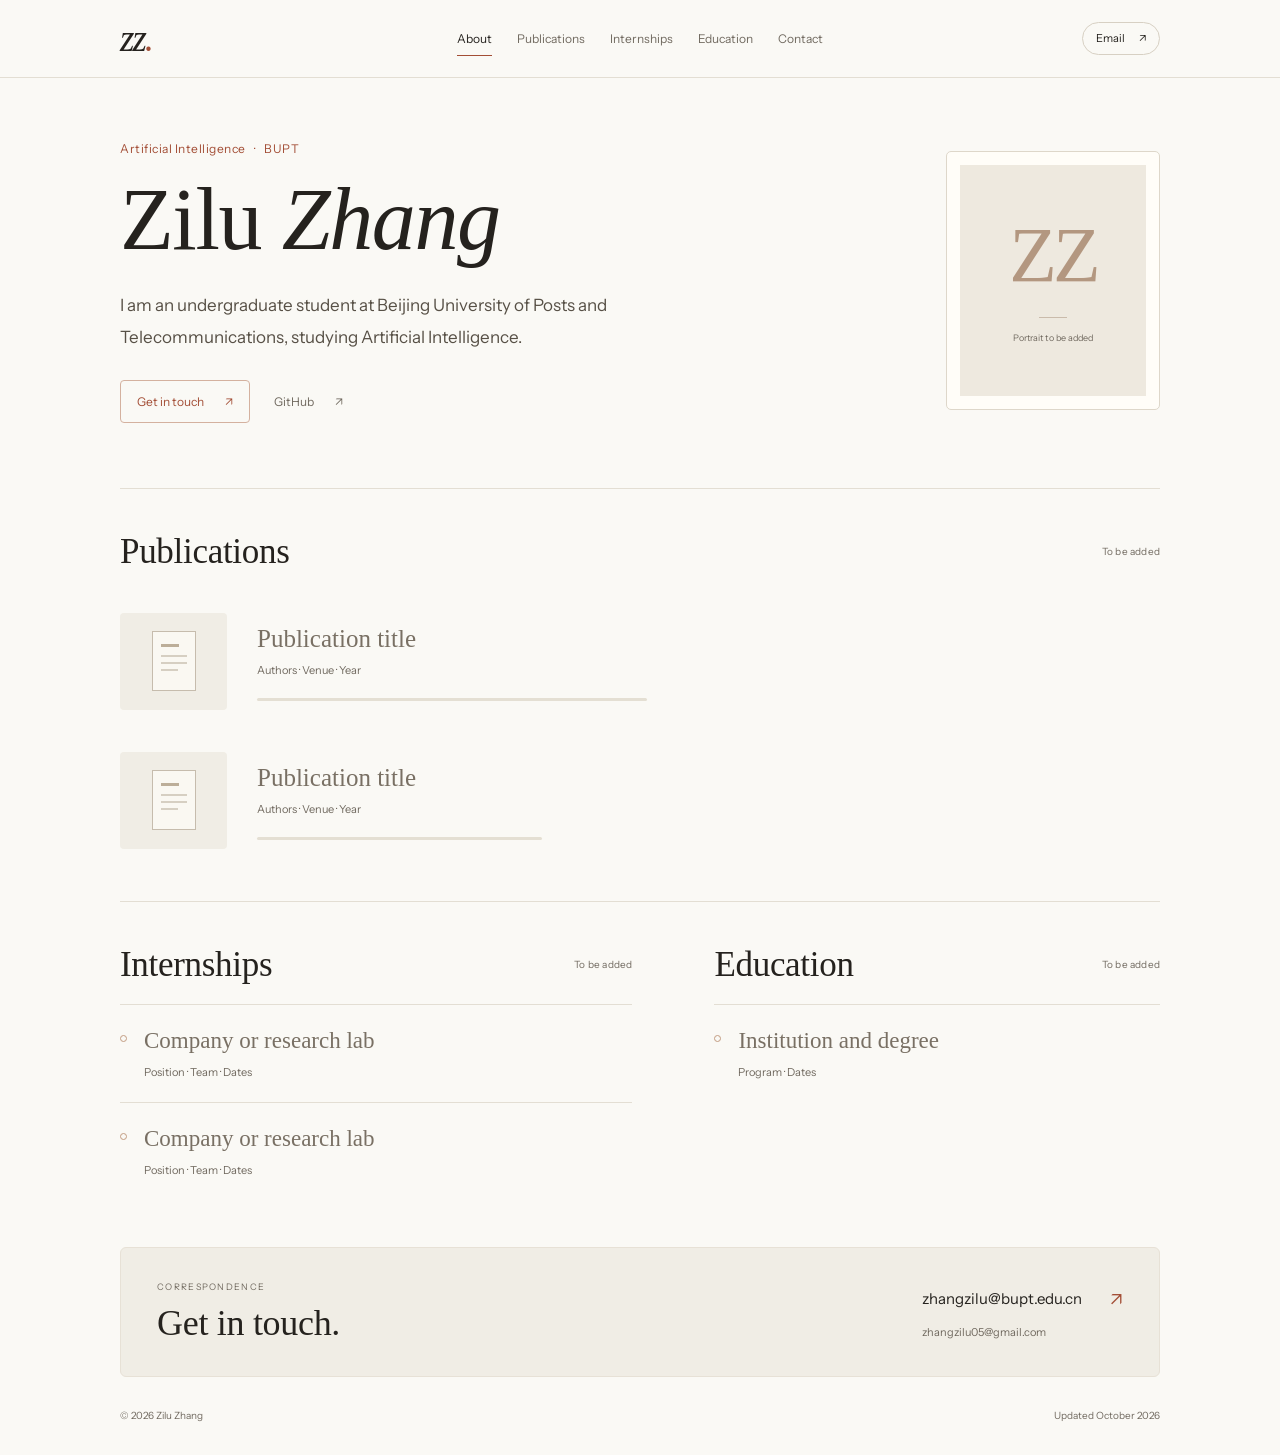
==== commit ca1216a7: "Redesign academic homepage with a personal hero and refined typography" ====
--- a/index.html
+++ b/index.html
@@ -11,38 +11,17 @@
   <meta property="og:url" content="https://zzl-2005.github.io/">
   <link rel="canonical" href="https://zzl-2005.github.io/">
   <link rel="icon" href="favicon.svg" type="image/svg+xml">
-  <link rel="stylesheet" href="styles.css?v=claude-20261012">
+  <link rel="preload" href="assets/fonts/InstrumentSerif-Regular.ttf" as="font" type="font/ttf" crossorigin>
+  <link rel="preload" href="assets/fonts/InstrumentSans-Regular.ttf" as="font" type="font/ttf" crossorigin>
+  <link rel="stylesheet" href="styles.css?v=personal-20261012">
   <title>Zilu Zhang | Academic Homepage</title>
 </head>
 <body>
   <a class="skip-link" href="#main">Skip to content</a>
 
-  <div class="page-shell">
-    <aside class="profile" aria-label="Profile and navigation">
-      <div class="profile-identity">
-        <div class="portrait-placeholder" role="img" aria-label="Portrait placeholder for Zilu Zhang">
-          <span class="portrait-initials" aria-hidden="true">ZZ</span>
-          <span class="portrait-caption" aria-hidden="true">Photo to be added</span>
-        </div>
-        <div class="profile-text">
-          <p class="profile-label">Academic homepage</p>
-          <h1>Zilu Zhang</h1>
-          <p class="profile-field">Artificial Intelligence</p>
-          <p class="profile-affiliation">Beijing University of Posts<br class="desktop-break"> and Telecommunications</p>
-        </div>
-      </div>
-
-      <div class="profile-links" aria-label="External links">
-        <a href="mailto:zhangzilu@bupt.edu.cn">
-          <svg viewBox="0 0 20 20" fill="none" aria-hidden="true"><rect x="2.5" y="4" width="15" height="12" rx="2"/><path d="m3 5 7 5 7-5"/></svg>
-          Email
-        </a>
-        <a href="https://github.com/ZZL-2005" target="_blank" rel="noopener noreferrer">
-          <svg viewBox="0 0 20 20" fill="currentColor" aria-hidden="true"><path d="M10 1.9a8.1 8.1 0 0 0-2.56 15.79c.4.07.55-.17.55-.39v-1.5c-2.25.49-2.73-.96-2.73-.96-.37-.94-.9-1.19-.9-1.19-.73-.5.06-.49.06-.49.81.06 1.23.83 1.23.83.72 1.24 1.9.88 2.37.67.07-.52.28-.88.52-1.08-1.8-.2-3.69-.9-3.69-4a3.13 3.13 0 0 1 .84-2.18 2.9 2.9 0 0 1 .08-2.15s.68-.22 2.23.83a7.7 7.7 0 0 1 4.06 0c1.55-1.05 2.22-.83 2.22-.83a2.9 2.9 0 0 1 .08 2.15c.52.56.84 1.27.84 2.18 0 3.1-1.89 3.79-3.7 3.99.3.25.55.74.55 1.5v2.23c0 .22.15.46.56.38A8.1 8.1 0 0 0 10 1.9Z"/></svg>
-          GitHub
-        </a>
-      </div>
-
+  <header class="site-header">
+    <div class="header-inner">
+      <a class="brand" href="#about" aria-label="Zilu Zhang home">zz<span>.</span></a>
       <nav class="section-nav" aria-label="Page sections">
         <a href="#about" aria-current="location">About</a>
         <a href="#publications">Publications</a>
@@ -50,98 +29,118 @@
         <a href="#education">Education</a>
         <a href="#contact">Contact</a>
       </nav>
-    </aside>
+      <a class="header-email" href="mailto:zhangzilu@bupt.edu.cn">Email <span aria-hidden="true">↗</span></a>
+    </div>
+  </header>
 
-    <main id="main" class="main-content">
-      <section id="about" class="about-section" aria-labelledby="about-heading">
-        <p class="page-kicker">Welcome</p>
-        <h2 id="about-heading">About me</h2>
-        <p class="bio">I am an undergraduate student in Artificial Intelligence at <strong>Beijing University of Posts and Telecommunications (BUPT)</strong>.</p>
-        <p class="bio-placeholder">A short biography and research statement will be added here.</p>
-      </section>
+  <main id="main" class="page-shell">
+    <section id="about" class="hero" aria-labelledby="name-heading">
+      <div class="hero-intro">
+        <p class="hero-eyebrow">Artificial Intelligence <span aria-hidden="true">·</span> BUPT</p>
+        <h1 id="name-heading">Zilu <em>Zhang</em></h1>
+        <p class="bio">I am an undergraduate student at Beijing University of Posts and Telecommunications, studying Artificial Intelligence.</p>
+        <!-- Extend this short biography with a research statement when ready. -->
+        <div class="hero-links" aria-label="Contact and profile links">
+          <a class="primary-link" href="mailto:zhangzilu@bupt.edu.cn">Get in touch <span aria-hidden="true">↗</span></a>
+          <a class="github-link" href="https://github.com/ZZL-2005" target="_blank" rel="noopener noreferrer">GitHub <span aria-hidden="true">↗</span></a>
+        </div>
+      </div>
+      <div class="portrait-frame" role="img" aria-label="Portrait placeholder for Zilu Zhang, represented by the initials ZZ">
+        <div class="portrait-placeholder">
+          <span class="portrait-monogram" aria-hidden="true">ZZ</span>
+          <span class="portrait-rule" aria-hidden="true"></span>
+          <span class="portrait-caption" aria-hidden="true">Portrait to be added</span>
+        </div>
+      </div>
+    </section>
 
-      <section id="publications" aria-labelledby="publications-heading">
+    <section id="publications" class="publications-section" aria-labelledby="publications-heading">
+      <div class="section-heading">
+        <h2 id="publications-heading">Publications</h2>
+        <span class="section-status">To be added</span>
+      </div>
+      <!-- Reserved slots; replace these with real publication details and links. -->
+      <div class="publication-list">
+        <article class="publication-slot" aria-label="First publication placeholder">
+          <div class="paper-preview" aria-hidden="true">
+            <span class="paper-sheet"><i></i><i></i><i></i><i></i></span>
+          </div>
+          <div class="publication-copy">
+            <h3>Publication title</h3>
+            <p class="publication-meta">Authors · Venue · Year</p>
+            <span class="summary-placeholder" aria-hidden="true"></span>
+          </div>
+        </article>
+        <article class="publication-slot" aria-label="Second publication placeholder">
+          <div class="paper-preview" aria-hidden="true">
+            <span class="paper-sheet"><i></i><i></i><i></i><i></i></span>
+          </div>
+          <div class="publication-copy">
+            <h3>Publication title</h3>
+            <p class="publication-meta">Authors · Venue · Year</p>
+            <span class="summary-placeholder short" aria-hidden="true"></span>
+          </div>
+        </article>
+      </div>
+    </section>
+
+    <div class="experience-grid">
+      <section id="experience" class="internships-section" aria-labelledby="internships-heading">
         <div class="section-heading">
-          <h2 id="publications-heading">Publications</h2>
+          <h2 id="internships-heading">Internships</h2>
           <span class="section-status">To be added</span>
         </div>
-        <!-- These are visibly marked placeholders, not publication claims. -->
-        <div class="publication-list">
-          <article class="publication-placeholder" aria-label="First publication placeholder">
-            <div class="figure-placeholder" role="img" aria-label="Paper figure placeholder"><span>Figure</span></div>
-            <div class="publication-details">
-              <span class="placeholder-label">To be added</span>
-              <h3>Paper title</h3>
-              <p class="paper-meta">Authors · Venue · Year</p>
-              <p class="paper-summary">A short summary of the research.</p>
+        <div class="experience-list">
+          <article class="experience-slot" aria-label="First internship placeholder">
+            <span class="entry-marker" aria-hidden="true"></span>
+            <div>
+              <h3>Company or research lab</h3>
+              <p>Position · Team · Dates</p>
             </div>
           </article>
-          <article class="publication-placeholder" aria-label="Second publication placeholder">
-            <div class="figure-placeholder" role="img" aria-label="Paper figure placeholder"><span>Figure</span></div>
-            <div class="publication-details">
-              <span class="placeholder-label">To be added</span>
-              <h3>Paper title</h3>
-              <p class="paper-meta">Authors · Venue · Year</p>
-              <p class="paper-summary">A short summary of the research.</p>
+          <article class="experience-slot" aria-label="Second internship placeholder">
+            <span class="entry-marker" aria-hidden="true"></span>
+            <div>
+              <h3>Company or research lab</h3>
+              <p>Position · Team · Dates</p>
             </div>
           </article>
         </div>
       </section>
 
-      <section id="experience" aria-labelledby="internships-heading">
-        <div class="section-heading">
-          <h2 id="internships-heading">Internships</h2>
-          <span class="section-status">To be added</span>
-        </div>
-        <div class="experience-list">
-          <article class="experience-placeholder" aria-label="First internship placeholder">
-            <span class="entry-type">Period</span>
-            <div>
-              <h3>Company or research lab</h3>
-              <p class="entry-role">Position · Team</p>
-              <p>A short description of the work.</p>
-            </div>
-          </article>
-          <article class="experience-placeholder" aria-label="Second internship placeholder">
-            <span class="entry-type">Period</span>
-            <div>
-              <h3>Company or research lab</h3>
-              <p class="entry-role">Position · Team</p>
-              <p>A short description of the work.</p>
-            </div>
-          </article>
-        </div>
-      </section>
-
-      <section id="education" aria-labelledby="education-heading">
+      <section id="education" class="education-section" aria-labelledby="education-heading">
         <div class="section-heading">
           <h2 id="education-heading">Education</h2>
           <span class="section-status">To be added</span>
         </div>
         <div class="experience-list">
-          <article class="experience-placeholder" aria-label="Education placeholder">
-            <span class="entry-type">Period</span>
+          <article class="experience-slot" aria-label="Education placeholder">
+            <span class="entry-marker" aria-hidden="true"></span>
             <div>
               <h3>Institution and degree</h3>
-              <p>Dates and details to be added.</p>
+              <p>Program · Dates</p>
             </div>
           </article>
         </div>
       </section>
+    </div>
 
-      <section id="contact" class="contact-section" aria-labelledby="contact-heading">
-        <h2 id="contact-heading">Contact</h2>
-        <p>For correspondence, please reach me by email.</p>
+    <section id="contact" class="contact-panel" aria-labelledby="contact-heading">
+      <div class="contact-intro">
+        <p class="contact-eyebrow">Correspondence</p>
+        <h2 id="contact-heading">Get in touch.</h2>
+      </div>
+      <div class="contact-links">
         <a class="contact-email" href="mailto:zhangzilu@bupt.edu.cn">zhangzilu@bupt.edu.cn <span aria-hidden="true">↗</span></a>
         <a class="secondary-email" href="mailto:zhangzilu05@gmail.com">zhangzilu05@gmail.com</a>
-      </section>
+      </div>
+    </section>
 
-      <footer class="site-footer">
-        <span>© 2026 Zilu Zhang</span>
-        <span>Updated October 2026</span>
-      </footer>
-    </main>
-  </div>
-  <script src="script.js?v=claude-20261012" defer></script>
+    <footer class="site-footer">
+      <span>© 2026 Zilu Zhang</span>
+      <span>Updated October 2026</span>
+    </footer>
+  </main>
+  <script src="script.js?v=personal-20261012" defer></script>
 </body>
 </html>
--- a/styles.css
+++ b/styles.css
@@ -1,171 +1,204 @@
+@font-face {
+  font-family: "Instrument Serif";
+  src: url("assets/fonts/InstrumentSerif-Regular.ttf") format("truetype");
+  font-style: normal;
+  font-weight: 400;
+  font-display: swap;
+}
+@font-face {
+  font-family: "Instrument Serif";
+  src: url("assets/fonts/InstrumentSerif-Italic.ttf") format("truetype");
+  font-style: italic;
+  font-weight: 400;
+  font-display: swap;
+}
+@font-face {
+  font-family: "Instrument Sans";
+  src: url("assets/fonts/InstrumentSans-Regular.ttf") format("truetype");
+  font-style: normal;
+  font-weight: 400;
+  font-display: swap;
+}
+@font-face {
+  font-family: "Instrument Sans";
+  src: url("assets/fonts/InstrumentSans-Bold.ttf") format("truetype");
+  font-style: normal;
+  font-weight: 700;
+  font-display: swap;
+}
+
 :root {
   color-scheme: light;
-  --page: #faf9f5;
-  --ink: #141413;
-  --body: #514d46;
-  --muted: #70695f;
-  --accent: #a44b31;
-  --accent-bright: #d97757;
-  --accent-soft: #f1e8dd;
-  --surface: #f2f0e8;
-  --line: #e8e6dc;
-  --placeholder: #746a5e;
-  --serif: Lora, Georgia, "Times New Roman", serif;
-  --sans: Poppins, Arial, "Segoe UI", system-ui, sans-serif;
-}
-
+  --paper: #faf9f5;
+  --ink: #25221e;
+  --body: #575046;
+  --muted: #716a60;
+  --accent: #a34e36;
+  --line: #e3ded3;
+  --surface: #f0ede5;
+  --serif: "Instrument Serif", Georgia, serif;
+  --sans: "Instrument Sans", Arial, system-ui, sans-serif;
+}
 * { box-sizing: border-box; }
-html { scroll-behavior: smooth; scroll-padding-top: 32px; }
-body {
-  margin: 0;
-  background: var(--page);
-  color: var(--body);
-  font: 15px/1.75 var(--serif);
-  -webkit-font-smoothing: antialiased;
-}
-::selection { background: #ead4c6; color: var(--ink); }
-a { color: var(--accent); text-decoration: none; text-underline-offset: 4px; }
-a:hover { text-decoration: underline; }
+html { scroll-behavior: smooth; scroll-padding-top: 100px; }
+body { margin: 0; background: var(--paper); color: var(--body); font: 15px/1.75 var(--sans); -webkit-font-smoothing: antialiased; }
+h1, h2, h3, p { margin: 0; }
+a { color: inherit; text-decoration: none; text-underline-offset: 5px; }
+a:hover { color: var(--accent); }
 a:focus-visible { outline: 2px solid var(--accent); outline-offset: 5px; border-radius: 2px; }
-h1, h2, h3, p { margin: 0; }
-h1, h2, h3 { color: var(--ink); }
-strong { color: var(--ink); font-weight: 600; }
-
-.skip-link {
-  position: fixed;
-  z-index: 20;
-  top: 12px;
-  left: 16px;
-  transform: translateY(-180%);
-  background: var(--ink);
-  color: var(--page);
-  padding: 8px 15px;
-  font-family: var(--sans);
-}
+::selection { background: #ead8c9; color: var(--ink); }
+.skip-link { position: fixed; left: 16px; top: 12px; z-index: 30; transform: translateY(-180%); background: var(--ink); color: var(--paper); padding: 9px 16px; }
 .skip-link:focus { transform: translateY(0); }
 
-.page-shell {
-  width: min(1080px, calc(100% - 96px));
-  margin: 0 auto;
-  display: grid;
-  grid-template-columns: 222px minmax(0, 1fr);
-  gap: 82px;
-  padding-top: 72px;
-}
-.profile { position: sticky; top: 42px; align-self: start; padding-bottom: 40px; font-family: var(--sans); }
-.portrait-placeholder {
-  width: 152px;
-  height: 174px;
-  display: flex;
-  flex-direction: column;
-  align-items: center;
-  justify-content: center;
-  margin-bottom: 27px;
-  border-radius: 10px;
-  background: #f0ece2;
-  border: 1px solid #e4ded2;
-}
-.portrait-initials { color: #ac8b77; font: 47px/1.15 var(--serif); letter-spacing: -2px; }
-.portrait-caption { margin-top: 15px; color: var(--muted); font-size: 10px; letter-spacing: .15px; }
-.profile-label { color: var(--muted); font-size: 10px; letter-spacing: 1.15px; text-transform: uppercase; margin-bottom: 9px; }
-h1 { font: 600 36px/1.18 var(--sans); letter-spacing: -1.6px; white-space: nowrap; }
-.profile-field { color: var(--accent); margin-top: 16px; font-size: 13px; font-weight: 500; }
-.profile-affiliation { margin-top: 6px; font-size: 12px; line-height: 1.85; color: var(--muted); }
-.profile-links { display: flex; align-items: center; gap: 20px; margin-top: 21px; }
-.profile-links a { display: inline-flex; align-items: center; gap: 6px; font-size: 12px; font-weight: 500; }
-.profile-links svg { width: 15px; height: 15px; flex-shrink: 0; }
-.profile-links a:first-child svg { stroke: currentColor; stroke-width: 1.4; }
-.section-nav { display: flex; flex-direction: column; gap: 5px; margin-top: 34px; border-top: 1px solid var(--line); padding-top: 20px; }
-.section-nav a { display: block; padding: 6px 10px; margin-left: -10px; font-size: 12px; color: var(--muted); border-radius: 5px; }
-.section-nav a:hover { color: var(--ink); background: var(--surface); text-decoration: none; }
-.section-nav a[aria-current="location"] { color: var(--accent); background: var(--accent-soft); font-weight: 600; }
-
-.main-content { min-width: 0; }
-.main-content section { margin-bottom: 49px; scroll-margin-top: 32px; }
-.page-kicker { color: var(--accent); font: 10px/1.5 var(--sans); letter-spacing: 1.3px; text-transform: uppercase; margin-bottom: 12px; }
-h2 { font: 600 24px/1.3 var(--sans); letter-spacing: -.7px; }
-.about-section h2 { font-size: 30px; margin-bottom: 20px; }
-.bio { max-width: 650px; font-size: 19px; line-height: 1.8; }
-.bio-placeholder { margin-top: 17px; color: var(--muted); font-size: 15px; }
-.section-heading { display: flex; align-items: center; justify-content: space-between; gap: 18px; margin-bottom: 23px; }
-.section-status { flex-shrink: 0; font: 10px/1.6 var(--sans); color: var(--muted); padding: 3px 9px; background: var(--surface); border: 1px solid var(--line); border-radius: 5px; }
-
-.publication-list { display: flex; flex-direction: column; gap: 25px; }
-.publication-placeholder { display: grid; grid-template-columns: 130px minmax(0, 1fr); gap: 24px; align-items: center; padding: 4px 0; }
-.figure-placeholder { height: 100px; background: var(--surface); border: 1px dashed #d5cdbf; display: grid; place-items: center; border-radius: 6px; }
-.figure-placeholder span { color: var(--muted); font: italic 15px var(--serif); }
-.placeholder-label { color: var(--muted); font: 9px/1.5 var(--sans); letter-spacing: .55px; text-transform: uppercase; }
-.publication-details h3 { margin-top: 4px; color: var(--placeholder); font: 500 20px/1.4 var(--serif); }
-.paper-meta { margin-top: 5px; font: 12px/1.6 var(--sans); color: var(--muted); }
-.paper-summary { margin-top: 7px; font-size: 14px; color: var(--muted); }
-
-.experience-list { border-top: 1px solid var(--line); }
-.experience-placeholder { display: grid; grid-template-columns: 106px minmax(0, 1fr); gap: 20px; padding: 23px 0; border-bottom: 1px solid var(--line); align-items: start; }
-.entry-type { font: 11px/1.7 var(--sans); color: var(--muted); padding-top: 4px; }
-.experience-placeholder h3 { font: 500 17px/1.5 var(--serif); color: var(--placeholder); }
-.experience-placeholder p { font-size: 14px; color: var(--muted); margin-top: 5px; }
-.experience-placeholder .entry-role { font: 12px/1.6 var(--sans); margin-top: 6px; }
-
-.contact-section { padding-top: 1px; }
-.contact-section h2 { margin-bottom: 15px; }
-.contact-section p { font-size: 15px; color: var(--muted); margin-bottom: 14px; }
-.contact-email { display: inline-flex; align-items: center; gap: 14px; font: 500 15px/1.7 var(--sans); }
-.contact-email span { font-size: 17px; }
-.secondary-email { display: block; width: fit-content; font: 12px/1.7 var(--sans); color: var(--muted); margin-top: 7px; }
-.site-footer { display: flex; justify-content: space-between; gap: 20px; border-top: 1px solid var(--line); padding: 23px 0 30px; color: var(--muted); font: 10px/1.7 var(--sans); }
-
+.site-header { position: sticky; top: 0; z-index: 10; background: var(--paper); border-bottom: 1px solid var(--line); }
+.header-inner, .page-shell { width: min(1040px, calc(100% - 96px)); margin: 0 auto; }
+.header-inner { min-height: 77px; display: grid; grid-template-columns: 1fr auto 1fr; gap: 28px; align-items: center; }
+.brand { width: fit-content; color: var(--ink); font: italic 37px/1 var(--serif); letter-spacing: -2px; }
+.brand span { color: var(--accent); }
+.section-nav { display: flex; align-items: center; gap: 25px; }
+.section-nav a { position: relative; color: var(--muted); font-size: 12px; padding: 9px 0; white-space: nowrap; }
+.section-nav a::after { content: ""; position: absolute; bottom: 2px; left: 0; right: 0; height: 1px; background: var(--accent); opacity: 0; }
+.section-nav a:hover, .section-nav a[aria-current="location"] { color: var(--ink); }
+.section-nav a[aria-current="location"]::after { opacity: 1; }
+.header-email { justify-self: end; display: inline-flex; gap: 14px; align-items: center; padding: 6px 13px; border: 1px solid #d7d0c3; border-radius: 20px; color: var(--ink); font-size: 11px; }
+
+.hero { display: grid; grid-template-columns: minmax(0, 1fr) 214px; gap: 82px; align-items: center; padding: 61px 0 65px; border-bottom: 1px solid var(--line); }
+.hero-eyebrow { font-size: 12px; line-height: 1.7; letter-spacing: .5px; color: var(--accent); margin-bottom: 16px; }
+.hero-eyebrow span { display: inline-block; margin: 0 6px; }
+h1 { font: 400 clamp(62px, 7vw, 88px)/1.03 var(--serif); color: var(--ink); letter-spacing: -1.4px; }
+h1 em { font-weight: 400; }
+.bio { max-width: 560px; font-size: 17px; line-height: 1.9; margin-top: 23px; }
+.hero-links { display: flex; align-items: center; gap: 24px; margin-top: 26px; }
+.hero-links a { display: inline-flex; align-items: center; gap: 21px; font-size: 12px; }
+.primary-link { padding: 10px 16px; border: 1px solid #d4b19f; border-radius: 4px; color: var(--accent); }
+.primary-link:hover { background: #f1e7dc; }
+.github-link { color: var(--muted); }
+.github-link:hover { text-decoration: underline; }
+.portrait-frame { border: 1px solid #ded7ca; border-radius: 5px; background: #fffdf8; padding: 13px; }
+.portrait-placeholder { min-height: 231px; background: #eee9df; display: flex; flex-direction: column; align-items: center; justify-content: center; }
+.portrait-monogram { color: #b39780; font: 400 78px/1 var(--serif); letter-spacing: -4px; }
+.portrait-rule { width: 28px; height: 1px; background: #cabbab; margin-top: 23px; }
+.portrait-caption { color: var(--muted); font-size: 9px; letter-spacing: .1px; margin-top: 12px; }
+
+.publications-section { padding: 42px 0 37px; border-bottom: 1px solid var(--line); }
+.section-heading { display: flex; align-items: center; justify-content: space-between; gap: 20px; margin-bottom: 25px; }
+h2 { color: var(--ink); font: 400 35px/1.2 var(--serif); letter-spacing: -.3px; }
+.section-status { flex-shrink: 0; color: var(--muted); font-size: 10px; letter-spacing: .2px; }
+.publication-list { display: flex; flex-direction: column; gap: 12px; }
+.publication-slot { display: grid; grid-template-columns: 107px minmax(0, 1fr); gap: 30px; align-items: center; padding: 15px 0; }
+.paper-preview { height: 97px; background: var(--surface); border-radius: 4px; display: grid; place-items: center; }
+.paper-sheet { width: 44px; height: 60px; border: 1px solid #c6bcad; background: #faf8f2; padding: 12px 8px; display: flex; flex-direction: column; gap: 5px; }
+.paper-sheet i { display: block; width: 100%; height: 2px; background: #d6cfc2; }
+.paper-sheet i:first-child { width: 72%; height: 3px; margin-bottom: 3px; background: #bcae99; }
+.paper-sheet i:last-child { width: 68%; }
+.publication-copy h3 { color: #797064; font: 400 25px/1.35 var(--serif); }
+.publication-meta { margin-top: 6px; font-size: 11px; color: var(--muted); }
+.summary-placeholder { display: block; width: min(390px, 70%); height: 3px; background: #e4dfd3; margin-top: 17px; border-radius: 2px; }
+.summary-placeholder.short { width: min(285px, 58%); }
+
+.experience-grid { display: grid; grid-template-columns: 1.15fr 1fr; gap: 82px; padding: 42px 0 47px; }
+.experience-grid .section-heading { margin-bottom: 18px; }
+.experience-list { display: flex; flex-direction: column; }
+.experience-slot { display: grid; grid-template-columns: 9px minmax(0, 1fr); gap: 15px; padding: 20px 0; border-top: 1px solid var(--line); }
+.entry-marker { width: 7px; height: 7px; border: 1px solid #c29c81; border-radius: 50%; margin-top: 10px; }
+.experience-slot h3 { color: #797064; font: 400 23px/1.4 var(--serif); }
+.experience-slot p { font-size: 11px; color: var(--muted); margin-top: 6px; }
+
+.contact-panel { display: grid; grid-template-columns: 1fr 1fr; gap: 32px; align-items: center; padding: 31px 36px; background: var(--surface); border: 1px solid #e7e1d6; border-radius: 6px; }
+.contact-eyebrow { color: var(--muted); font-size: 9px; text-transform: uppercase; letter-spacing: 1.3px; margin-bottom: 7px; }
+.contact-panel h2 { font-size: 36px; }
+.contact-links { justify-self: end; }
+.contact-email { display: inline-flex; align-items: center; gap: 28px; color: var(--ink); font-size: 15px; }
+.contact-email span { color: var(--accent); font-size: 19px; }
+.secondary-email { display: block; margin-top: 7px; color: var(--muted); font-size: 11px; }
+.contact-email:hover, .secondary-email:hover { text-decoration: underline; }
+.site-footer { display: flex; justify-content: space-between; gap: 20px; padding: 30px 0; color: var(--muted); font-size: 10px; }
 .message-page { max-width: 560px; margin: 15vh auto; padding: 32px; }
-.message-page h1 { white-space: normal; }
+.message-page h1 { font-size: 55px; }
 .message-page p { margin: 20px 0; }
-
-@media (min-width: 1400px) {
-  .page-shell { padding-top: 85px; }
-}
+.message-page a { color: var(--accent); }
+
 @media (max-width: 1020px) {
-  .page-shell { width: calc(100% - 72px); grid-template-columns: 205px minmax(0, 1fr); gap: 50px; }
-  h1 { font-size: 33px; }
+  .header-inner, .page-shell { width: calc(100% - 72px); }
+  .header-inner { gap: 20px; }
+  .section-nav { gap: 20px; }
+  .hero { grid-template-columns: minmax(0, 1fr) 195px; gap: 48px; }
+  .portrait-placeholder { min-height: 208px; }
+  .experience-grid { gap: 48px; }
 }
 @media (max-width: 760px) {
-  html { scroll-padding-top: 24px; }
-  .page-shell { width: calc(100% - 48px); display: block; padding-top: 36px; }
-  .profile { position: static; padding: 0 0 28px; margin-bottom: 34px; border-bottom: 1px solid var(--line); }
-  .profile-identity { display: grid; grid-template-columns: 100px minmax(0, 1fr); gap: 24px; align-items: center; }
-  .portrait-placeholder { width: 100px; height: 119px; margin: 0; }
-  .portrait-initials { font-size: 35px; }
-  .portrait-caption { font-size: 8px; margin-top: 10px; }
-  .profile-label { font-size: 9px; letter-spacing: .8px; margin-bottom: 6px; }
-  h1 { font-size: 31px; letter-spacing: -1.2px; }
-  .profile-field { margin-top: 9px; font-size: 12px; }
-  .profile-affiliation { font-size: 11px; margin-top: 4px; line-height: 1.6; max-width: 290px; }
-  .desktop-break { display: none; }
-  .profile-links { margin-top: 19px; }
-  .section-nav { margin-top: 18px; padding-top: 0; border: 0; flex-direction: row; flex-wrap: wrap; column-gap: 8px; row-gap: 3px; }
-  .section-nav a { margin: 0; padding: 5px 7px; font-size: 12px; }
-  .main-content section { margin-bottom: 40px; }
-  .about-section h2 { font-size: 28px; margin-bottom: 16px; }
-  .bio { font-size: 18px; line-height: 1.8; }
-  .bio-placeholder { font-size: 14px; margin-top: 14px; }
-  h2 { font-size: 23px; }
-  .section-heading { margin-bottom: 20px; }
-  .publication-placeholder { grid-template-columns: 105px minmax(0, 1fr); gap: 18px; }
-  .figure-placeholder { height: 95px; }
-  .experience-placeholder { grid-template-columns: 82px minmax(0, 1fr); gap: 14px; }
-}
-@media (max-width: 420px) {
-  .page-shell { width: calc(100% - 40px); padding-top: 28px; }
-  .profile-identity { grid-template-columns: 86px minmax(0, 1fr); gap: 17px; }
-  .portrait-placeholder { width: 86px; height: 112px; }
-  .portrait-caption { font-size: 7px; }
-  h1 { font-size: 28px; letter-spacing: -1px; }
-  .section-heading { gap: 10px; }
-  .publication-placeholder { grid-template-columns: 83px minmax(0, 1fr); gap: 15px; }
-  .figure-placeholder { height: 90px; }
-  .publication-details h3 { font-size: 18px; }
-  .paper-meta { font-size: 11px; }
-  .paper-summary { font-size: 13px; }
-  .experience-placeholder { grid-template-columns: 54px minmax(0, 1fr); gap: 12px; }
-  .experience-placeholder h3 { font-size: 16px; }
-  .experience-placeholder p { font-size: 13px; }
+  .header-inner, .page-shell { width: calc(100% - 48px); }
+  .header-inner { min-height: 69px; gap: 18px; }
+  .section-nav { gap: 17px; }
+  .section-nav a { font-size: 11px; }
+  .header-email { padding: 5px 10px; gap: 8px; font-size: 10px; }
+  .brand { font-size: 32px; }
+  .hero { grid-template-columns: minmax(0, 1fr) 159px; gap: 29px; padding: 44px 0 44px; }
+  h1 { font-size: 61px; }
+  .bio { font-size: 15px; line-height: 1.85; margin-top: 19px; }
+  .hero-eyebrow { font-size: 10px; }
+  .hero-links { gap: 19px; margin-top: 22px; }
+  .portrait-frame { padding: 10px; }
+  .portrait-placeholder { min-height: 184px; }
+  .portrait-monogram { font-size: 60px; }
+  .portrait-caption { font-size: 8px; }
+  .publications-section { padding: 32px 0; }
+  .experience-grid { gap: 35px; padding: 34px 0 35px; }
+  h2 { font-size: 32px; }
+  .experience-slot h3 { font-size: 21px; }
+  .contact-panel { gap: 20px; padding: 25px; }
+  .contact-email { font-size: 13px; gap: 17px; }
+  .contact-panel h2 { font-size: 32px; }
+}
+@media (max-width: 580px) {
+  html { scroll-padding-top: 120px; }
+  .header-inner { grid-template-columns: 1fr auto; gap: 0; padding: 12px 0 7px; }
+  .brand { font-size: 31px; }
+  .header-email { grid-column: 2; grid-row: 1; }
+  .section-nav { grid-column: 1 / -1; justify-content: space-between; gap: 9px; margin-top: 5px; }
+  .section-nav a { font-size: 11px; padding: 9px 0; }
+  .hero { grid-template-columns: minmax(0, 1fr) 94px; column-gap: 20px; row-gap: 0; padding-top: 36px; }
+  .hero-intro { display: contents; }
+  .hero-eyebrow { grid-column: 1; margin-bottom: 12px; max-width: 220px; }
+  h1 { grid-column: 1; font-size: 51px; line-height: 1.1; letter-spacing: -.7px; }
+  .portrait-frame { grid-column: 2; grid-row: 1 / span 2; align-self: center; padding: 7px; }
+  .portrait-placeholder { min-height: 102px; }
+  .portrait-monogram { font-size: 37px; letter-spacing: -2px; }
+  .portrait-rule { width: 17px; margin-top: 9px; }
+  .portrait-caption { display: none; }
+  .bio { grid-column: 1 / -1; margin-top: 21px; font-size: 16px; line-height: 1.85; }
+  .hero-links { grid-column: 1 / -1; margin-top: 23px; }
+  .publication-slot { grid-template-columns: 83px minmax(0, 1fr); gap: 22px; padding: 13px 0; }
+  .paper-preview { height: 83px; }
+  .publication-copy h3 { font-size: 23px; }
+  .summary-placeholder { margin-top: 14px; }
+  .experience-grid { grid-template-columns: 1fr; gap: 28px; }
+  .experience-grid .section-heading { margin-bottom: 15px; }
+  .experience-slot { padding: 18px 0; }
+  .experience-slot h3 { font-size: 23px; }
+  .contact-panel { grid-template-columns: 1fr; gap: 19px; padding: 26px; }
+  .contact-links { justify-self: start; }
+  .contact-email { font-size: 15px; gap: 23px; }
+  .site-footer { padding: 25px 0; }
+}
+@media (max-width: 380px) {
+  .header-inner, .page-shell { width: calc(100% - 40px); }
+  .section-nav a { font-size: 10px; }
+  .section-nav { gap: 7px; }
+  .hero { grid-template-columns: minmax(0, 1fr) 84px; column-gap: 14px; }
+  h1 { font-size: 45px; }
+  .hero-eyebrow { font-size: 9px; max-width: 165px; }
+  .hero-eyebrow span { margin: 0 3px; }
+  .portrait-placeholder { min-height: 96px; }
+  .hero-links a { font-size: 11px; gap: 17px; }
+  h2 { font-size: 30px; }
+  .section-status { font-size: 9px; }
+  .publication-slot { grid-template-columns: 72px minmax(0, 1fr); gap: 18px; }
+  .paper-preview { height: 78px; }
+  .publication-copy h3 { font-size: 22px; }
+  .publication-meta { font-size: 10px; }
+  .contact-panel { padding: 24px 22px; }
+  .contact-email { font-size: 13px; gap: 19px; }
   .site-footer { font-size: 9px; gap: 10px; }
 }
 @media (prefers-reduced-motion: reduce) {
@@ -173,9 +206,9 @@
 }
 @media print {
   body { background: white; }
-  .page-shell { width: 100%; grid-template-columns: 190px 1fr; gap: 36px; padding-top: 0; }
-  .profile { position: static; }
-  .section-nav, .skip-link { display: none; }
-  .main-content section { break-inside: avoid; margin-bottom: 30px; }
-  a { color: var(--ink); }
-}
+  .site-header, .skip-link { display: none; }
+  .page-shell { width: 100%; }
+  .hero { padding-top: 0; }
+  section { break-inside: avoid; }
+  .contact-panel { background: transparent; }
+}
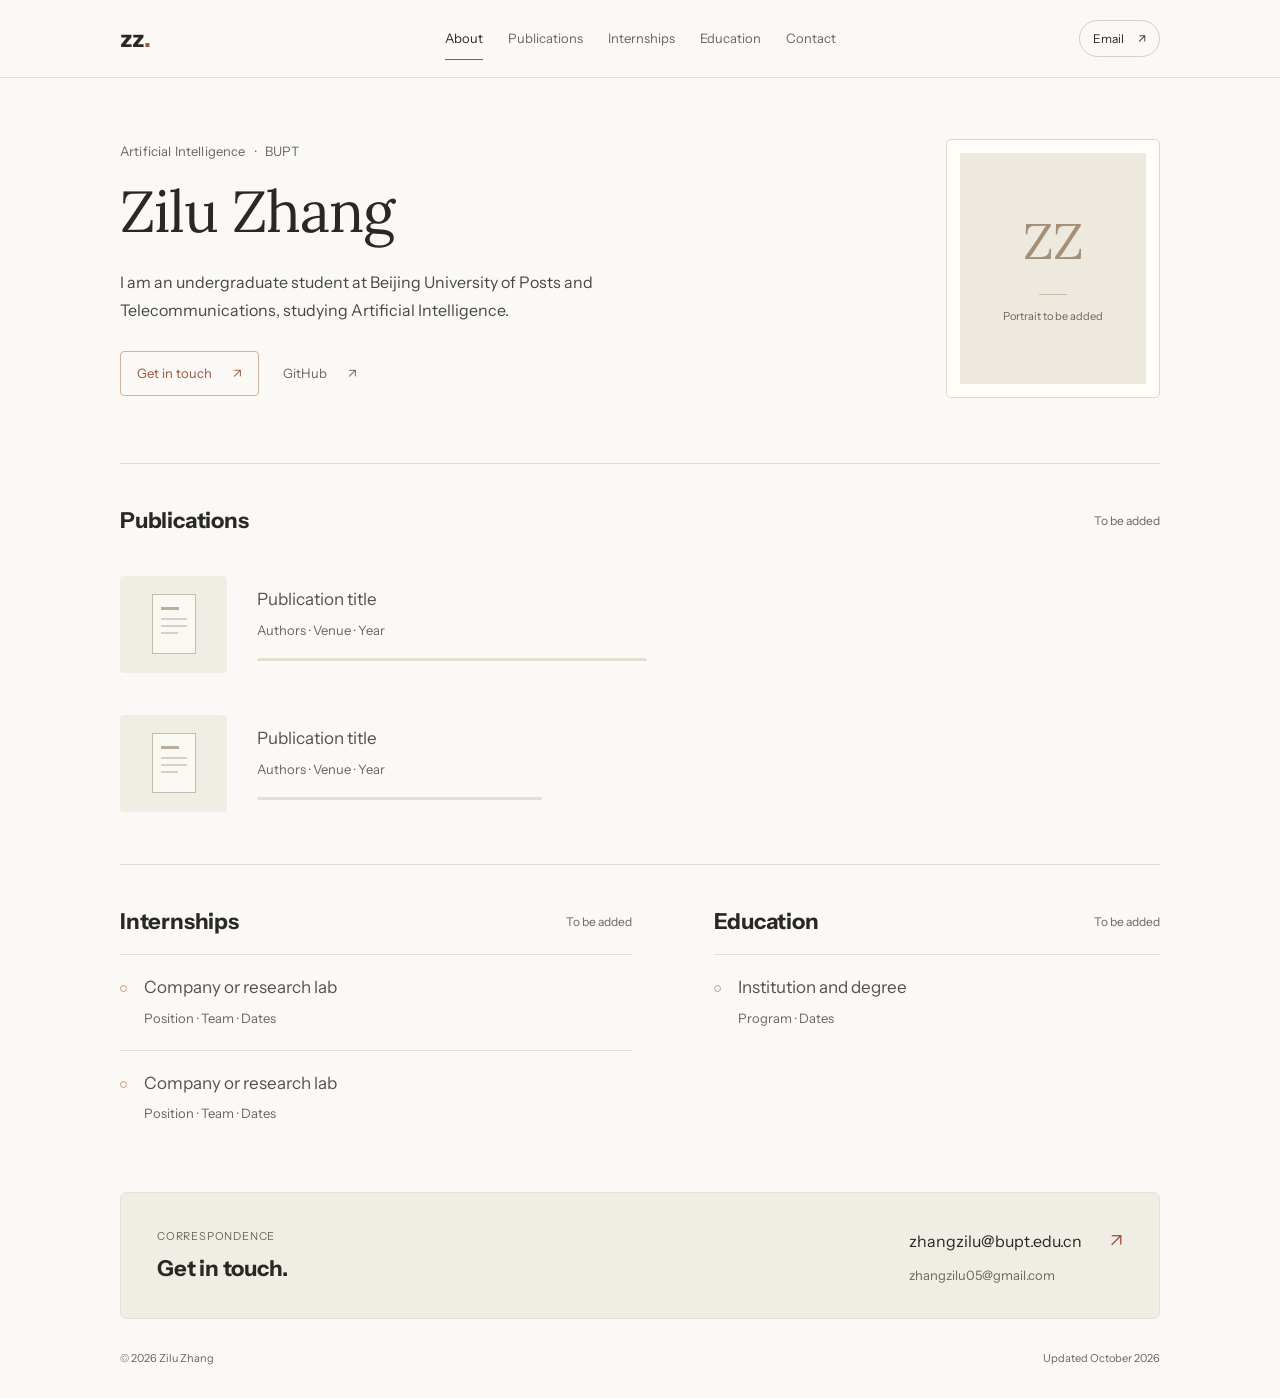
==== commit b963fb7d: "Normalize academic homepage typography, sizes and text contrast" ====
--- a/index.html
+++ b/index.html
@@ -11,9 +11,9 @@
   <meta property="og:url" content="https://zzl-2005.github.io/">
   <link rel="canonical" href="https://zzl-2005.github.io/">
   <link rel="icon" href="favicon.svg" type="image/svg+xml">
-  <link rel="preload" href="assets/fonts/InstrumentSerif-Regular.ttf" as="font" type="font/ttf" crossorigin>
+  <link rel="preload" href="assets/fonts/Lora-Regular.ttf" as="font" type="font/ttf" crossorigin>
   <link rel="preload" href="assets/fonts/InstrumentSans-Regular.ttf" as="font" type="font/ttf" crossorigin>
-  <link rel="stylesheet" href="styles.css?v=personal-20261012">
+  <link rel="stylesheet" href="styles.css?v=type-20261012">
   <title>Zilu Zhang | Academic Homepage</title>
 </head>
 <body>
@@ -37,7 +37,7 @@
     <section id="about" class="hero" aria-labelledby="name-heading">
       <div class="hero-intro">
         <p class="hero-eyebrow">Artificial Intelligence <span aria-hidden="true">·</span> BUPT</p>
-        <h1 id="name-heading">Zilu <em>Zhang</em></h1>
+        <h1 id="name-heading">Zilu Zhang</h1>
         <p class="bio">I am an undergraduate student at Beijing University of Posts and Telecommunications, studying Artificial Intelligence.</p>
         <!-- Extend this short biography with a research statement when ready. -->
         <div class="hero-links" aria-label="Contact and profile links">
@@ -141,6 +141,6 @@
       <span>Updated October 2026</span>
     </footer>
   </main>
-  <script src="script.js?v=personal-20261012" defer></script>
+  <script src="script.js?v=type-20261012" defer></script>
 </body>
 </html>
--- a/styles.css
+++ b/styles.css
@@ -1,14 +1,7 @@
 @font-face {
-  font-family: "Instrument Serif";
-  src: url("assets/fonts/InstrumentSerif-Regular.ttf") format("truetype");
+  font-family: "Lora";
+  src: url("assets/fonts/Lora-Regular.ttf") format("truetype");
   font-style: normal;
-  font-weight: 400;
-  font-display: swap;
-}
-@font-face {
-  font-family: "Instrument Serif";
-  src: url("assets/fonts/InstrumentSerif-Italic.ttf") format("truetype");
-  font-style: italic;
   font-weight: 400;
   font-display: swap;
 }
@@ -30,18 +23,18 @@
 :root {
   color-scheme: light;
   --paper: #faf9f5;
-  --ink: #25221e;
-  --body: #575046;
-  --muted: #716a60;
-  --accent: #a34e36;
+  --ink: #292824;
+  --body: #484741;
+  --muted: #69675f;
+  --accent: #99573f;
   --line: #e3ded3;
   --surface: #f0ede5;
-  --serif: "Instrument Serif", Georgia, serif;
+  --serif: "Lora", Georgia, serif;
   --sans: "Instrument Sans", Arial, system-ui, sans-serif;
 }
 * { box-sizing: border-box; }
 html { scroll-behavior: smooth; scroll-padding-top: 100px; }
-body { margin: 0; background: var(--paper); color: var(--body); font: 15px/1.75 var(--sans); -webkit-font-smoothing: antialiased; }
+body { margin: 0; background: var(--paper); color: var(--body); font: 16px/1.75 var(--sans); }
 h1, h2, h3, p { margin: 0; }
 a { color: inherit; text-decoration: none; text-underline-offset: 5px; }
 a:hover { color: var(--accent); }
@@ -53,37 +46,36 @@
 .site-header { position: sticky; top: 0; z-index: 10; background: var(--paper); border-bottom: 1px solid var(--line); }
 .header-inner, .page-shell { width: min(1040px, calc(100% - 96px)); margin: 0 auto; }
 .header-inner { min-height: 77px; display: grid; grid-template-columns: 1fr auto 1fr; gap: 28px; align-items: center; }
-.brand { width: fit-content; color: var(--ink); font: italic 37px/1 var(--serif); letter-spacing: -2px; }
+.brand { width: fit-content; color: var(--ink); font: 700 24px/1 var(--sans); letter-spacing: -.7px; }
 .brand span { color: var(--accent); }
 .section-nav { display: flex; align-items: center; gap: 25px; }
-.section-nav a { position: relative; color: var(--muted); font-size: 12px; padding: 9px 0; white-space: nowrap; }
+.section-nav a { position: relative; color: var(--muted); font-size: 13px; padding: 12px 0; white-space: nowrap; }
 .section-nav a::after { content: ""; position: absolute; bottom: 2px; left: 0; right: 0; height: 1px; background: var(--accent); opacity: 0; }
 .section-nav a:hover, .section-nav a[aria-current="location"] { color: var(--ink); }
 .section-nav a[aria-current="location"]::after { opacity: 1; }
-.header-email { justify-self: end; display: inline-flex; gap: 14px; align-items: center; padding: 6px 13px; border: 1px solid #d7d0c3; border-radius: 20px; color: var(--ink); font-size: 11px; }
+.header-email { justify-self: end; display: inline-flex; gap: 14px; align-items: center; padding: 7px 13px; border: 1px solid #d7d0c3; border-radius: 20px; color: var(--ink); font-size: 12px; }
 
 .hero { display: grid; grid-template-columns: minmax(0, 1fr) 214px; gap: 82px; align-items: center; padding: 61px 0 65px; border-bottom: 1px solid var(--line); }
-.hero-eyebrow { font-size: 12px; line-height: 1.7; letter-spacing: .5px; color: var(--accent); margin-bottom: 16px; }
+.hero-eyebrow { font-size: 13px; line-height: 1.6; letter-spacing: .15px; color: var(--muted); margin-bottom: 16px; }
 .hero-eyebrow span { display: inline-block; margin: 0 6px; }
-h1 { font: 400 clamp(62px, 7vw, 88px)/1.03 var(--serif); color: var(--ink); letter-spacing: -1.4px; }
-h1 em { font-weight: 400; }
-.bio { max-width: 560px; font-size: 17px; line-height: 1.9; margin-top: 23px; }
+h1 { font: 400 58px/1.15 var(--serif); color: var(--ink); letter-spacing: -1px; }
+.bio { max-width: 560px; font-size: 16px; line-height: 1.8; margin-top: 23px; }
 .hero-links { display: flex; align-items: center; gap: 24px; margin-top: 26px; }
-.hero-links a { display: inline-flex; align-items: center; gap: 21px; font-size: 12px; }
+.hero-links a { display: inline-flex; align-items: center; gap: 21px; font-size: 13px; }
 .primary-link { padding: 10px 16px; border: 1px solid #d4b19f; border-radius: 4px; color: var(--accent); }
 .primary-link:hover { background: #f1e7dc; }
 .github-link { color: var(--muted); }
 .github-link:hover { text-decoration: underline; }
 .portrait-frame { border: 1px solid #ded7ca; border-radius: 5px; background: #fffdf8; padding: 13px; }
 .portrait-placeholder { min-height: 231px; background: #eee9df; display: flex; flex-direction: column; align-items: center; justify-content: center; }
-.portrait-monogram { color: #b39780; font: 400 78px/1 var(--serif); letter-spacing: -4px; }
+.portrait-monogram { color: #a68f78; font: 400 50px/1.2 var(--serif); letter-spacing: -1px; }
 .portrait-rule { width: 28px; height: 1px; background: #cabbab; margin-top: 23px; }
-.portrait-caption { color: var(--muted); font-size: 9px; letter-spacing: .1px; margin-top: 12px; }
+.portrait-caption { color: var(--muted); font-size: 11px; margin-top: 12px; }
 
 .publications-section { padding: 42px 0 37px; border-bottom: 1px solid var(--line); }
 .section-heading { display: flex; align-items: center; justify-content: space-between; gap: 20px; margin-bottom: 25px; }
-h2 { color: var(--ink); font: 400 35px/1.2 var(--serif); letter-spacing: -.3px; }
-.section-status { flex-shrink: 0; color: var(--muted); font-size: 10px; letter-spacing: .2px; }
+h2 { color: var(--ink); font: 700 22px/1.35 var(--sans); letter-spacing: -.2px; }
+.section-status { flex-shrink: 0; color: var(--muted); font-size: 12px; }
 .publication-list { display: flex; flex-direction: column; gap: 12px; }
 .publication-slot { display: grid; grid-template-columns: 107px minmax(0, 1fr); gap: 30px; align-items: center; padding: 15px 0; }
 .paper-preview { height: 97px; background: var(--surface); border-radius: 4px; display: grid; place-items: center; }
@@ -91,8 +83,8 @@
 .paper-sheet i { display: block; width: 100%; height: 2px; background: #d6cfc2; }
 .paper-sheet i:first-child { width: 72%; height: 3px; margin-bottom: 3px; background: #bcae99; }
 .paper-sheet i:last-child { width: 68%; }
-.publication-copy h3 { color: #797064; font: 400 25px/1.35 var(--serif); }
-.publication-meta { margin-top: 6px; font-size: 11px; color: var(--muted); }
+.publication-copy h3 { color: #55524a; font: 400 17px/1.5 var(--sans); }
+.publication-meta { margin-top: 6px; font-size: 13px; color: var(--muted); }
 .summary-placeholder { display: block; width: min(390px, 70%); height: 3px; background: #e4dfd3; margin-top: 17px; border-radius: 2px; }
 .summary-placeholder.short { width: min(285px, 58%); }
 
@@ -101,18 +93,18 @@
 .experience-list { display: flex; flex-direction: column; }
 .experience-slot { display: grid; grid-template-columns: 9px minmax(0, 1fr); gap: 15px; padding: 20px 0; border-top: 1px solid var(--line); }
 .entry-marker { width: 7px; height: 7px; border: 1px solid #c29c81; border-radius: 50%; margin-top: 10px; }
-.experience-slot h3 { color: #797064; font: 400 23px/1.4 var(--serif); }
-.experience-slot p { font-size: 11px; color: var(--muted); margin-top: 6px; }
+.experience-slot h3 { color: #55524a; font: 400 17px/1.5 var(--sans); }
+.experience-slot p { font-size: 13px; color: var(--muted); margin-top: 6px; }
 
 .contact-panel { display: grid; grid-template-columns: 1fr 1fr; gap: 32px; align-items: center; padding: 31px 36px; background: var(--surface); border: 1px solid #e7e1d6; border-radius: 6px; }
-.contact-eyebrow { color: var(--muted); font-size: 9px; text-transform: uppercase; letter-spacing: 1.3px; margin-bottom: 7px; }
-.contact-panel h2 { font-size: 36px; }
+.contact-eyebrow { color: var(--muted); font-size: 11px; text-transform: uppercase; letter-spacing: .8px; margin-bottom: 7px; }
+.contact-panel h2 { font-size: 22px; }
 .contact-links { justify-self: end; }
-.contact-email { display: inline-flex; align-items: center; gap: 28px; color: var(--ink); font-size: 15px; }
+.contact-email { display: inline-flex; align-items: center; gap: 28px; color: var(--ink); font-size: 16px; }
 .contact-email span { color: var(--accent); font-size: 19px; }
-.secondary-email { display: block; margin-top: 7px; color: var(--muted); font-size: 11px; }
+.secondary-email { display: block; margin-top: 7px; color: var(--muted); font-size: 13px; }
 .contact-email:hover, .secondary-email:hover { text-decoration: underline; }
-.site-footer { display: flex; justify-content: space-between; gap: 20px; padding: 30px 0; color: var(--muted); font-size: 10px; }
+.site-footer { display: flex; justify-content: space-between; gap: 20px; padding: 30px 0; color: var(--muted); font-size: 11px; }
 .message-page { max-width: 560px; margin: 15vh auto; padding: 32px; }
 .message-page h1 { font-size: 55px; }
 .message-page p { margin: 20px 0; }
@@ -130,52 +122,52 @@
   .header-inner, .page-shell { width: calc(100% - 48px); }
   .header-inner { min-height: 69px; gap: 18px; }
   .section-nav { gap: 17px; }
-  .section-nav a { font-size: 11px; }
-  .header-email { padding: 5px 10px; gap: 8px; font-size: 10px; }
-  .brand { font-size: 32px; }
+  .section-nav a { font-size: 12px; }
+  .header-email { padding: 6px 10px; gap: 8px; font-size: 11px; }
+  .brand { font-size: 23px; }
   .hero { grid-template-columns: minmax(0, 1fr) 159px; gap: 29px; padding: 44px 0 44px; }
-  h1 { font-size: 61px; }
-  .bio { font-size: 15px; line-height: 1.85; margin-top: 19px; }
-  .hero-eyebrow { font-size: 10px; }
+  h1 { font-size: 46px; }
+  .bio { font-size: 16px; line-height: 1.8; margin-top: 19px; }
+  .hero-eyebrow { font-size: 12px; }
   .hero-links { gap: 19px; margin-top: 22px; }
   .portrait-frame { padding: 10px; }
   .portrait-placeholder { min-height: 184px; }
-  .portrait-monogram { font-size: 60px; }
-  .portrait-caption { font-size: 8px; }
+  .portrait-monogram { font-size: 42px; }
+  .portrait-caption { font-size: 10px; }
   .publications-section { padding: 32px 0; }
   .experience-grid { gap: 35px; padding: 34px 0 35px; }
-  h2 { font-size: 32px; }
-  .experience-slot h3 { font-size: 21px; }
+  h2 { font-size: 22px; }
+  .experience-slot h3 { font-size: 17px; }
   .contact-panel { gap: 20px; padding: 25px; }
-  .contact-email { font-size: 13px; gap: 17px; }
-  .contact-panel h2 { font-size: 32px; }
+  .contact-email { font-size: 15px; gap: 17px; }
+  .contact-panel h2 { font-size: 22px; }
 }
 @media (max-width: 580px) {
   html { scroll-padding-top: 120px; }
   .header-inner { grid-template-columns: 1fr auto; gap: 0; padding: 12px 0 7px; }
-  .brand { font-size: 31px; }
+  .brand { font-size: 23px; }
   .header-email { grid-column: 2; grid-row: 1; }
   .section-nav { grid-column: 1 / -1; justify-content: space-between; gap: 9px; margin-top: 5px; }
-  .section-nav a { font-size: 11px; padding: 9px 0; }
+  .section-nav a { font-size: 12px; padding: 12px 0; }
   .hero { grid-template-columns: minmax(0, 1fr) 94px; column-gap: 20px; row-gap: 0; padding-top: 36px; }
   .hero-intro { display: contents; }
   .hero-eyebrow { grid-column: 1; margin-bottom: 12px; max-width: 220px; }
-  h1 { grid-column: 1; font-size: 51px; line-height: 1.1; letter-spacing: -.7px; }
+  h1 { grid-column: 1; font-size: 38px; line-height: 1.2; letter-spacing: -.6px; }
   .portrait-frame { grid-column: 2; grid-row: 1 / span 2; align-self: center; padding: 7px; }
   .portrait-placeholder { min-height: 102px; }
-  .portrait-monogram { font-size: 37px; letter-spacing: -2px; }
+  .portrait-monogram { font-size: 26px; letter-spacing: -.5px; }
   .portrait-rule { width: 17px; margin-top: 9px; }
   .portrait-caption { display: none; }
-  .bio { grid-column: 1 / -1; margin-top: 21px; font-size: 16px; line-height: 1.85; }
+  .bio { grid-column: 1 / -1; margin-top: 21px; font-size: 16px; line-height: 1.8; }
   .hero-links { grid-column: 1 / -1; margin-top: 23px; }
   .publication-slot { grid-template-columns: 83px minmax(0, 1fr); gap: 22px; padding: 13px 0; }
   .paper-preview { height: 83px; }
-  .publication-copy h3 { font-size: 23px; }
+  .publication-copy h3 { font-size: 17px; }
   .summary-placeholder { margin-top: 14px; }
   .experience-grid { grid-template-columns: 1fr; gap: 28px; }
   .experience-grid .section-heading { margin-bottom: 15px; }
   .experience-slot { padding: 18px 0; }
-  .experience-slot h3 { font-size: 23px; }
+  .experience-slot h3 { font-size: 17px; }
   .contact-panel { grid-template-columns: 1fr; gap: 19px; padding: 26px; }
   .contact-links { justify-self: start; }
   .contact-email { font-size: 15px; gap: 23px; }
@@ -183,23 +175,23 @@
 }
 @media (max-width: 380px) {
   .header-inner, .page-shell { width: calc(100% - 40px); }
-  .section-nav a { font-size: 10px; }
+  .section-nav a { font-size: 11px; }
   .section-nav { gap: 7px; }
   .hero { grid-template-columns: minmax(0, 1fr) 84px; column-gap: 14px; }
-  h1 { font-size: 45px; }
-  .hero-eyebrow { font-size: 9px; max-width: 165px; }
+  h1 { font-size: 34px; }
+  .hero-eyebrow { font-size: 11px; max-width: 165px; }
   .hero-eyebrow span { margin: 0 3px; }
   .portrait-placeholder { min-height: 96px; }
-  .hero-links a { font-size: 11px; gap: 17px; }
-  h2 { font-size: 30px; }
-  .section-status { font-size: 9px; }
+  .hero-links a { font-size: 12px; gap: 17px; }
+  h2 { font-size: 22px; }
+  .section-status { font-size: 11px; }
   .publication-slot { grid-template-columns: 72px minmax(0, 1fr); gap: 18px; }
   .paper-preview { height: 78px; }
-  .publication-copy h3 { font-size: 22px; }
-  .publication-meta { font-size: 10px; }
+  .publication-copy h3 { font-size: 17px; }
+  .publication-meta { font-size: 13px; }
   .contact-panel { padding: 24px 22px; }
-  .contact-email { font-size: 13px; gap: 19px; }
-  .site-footer { font-size: 9px; gap: 10px; }
+  .contact-email { font-size: 14px; gap: 19px; }
+  .site-footer { font-size: 11px; gap: 10px; }
 }
 @media (prefers-reduced-motion: reduce) {
   html { scroll-behavior: auto; }
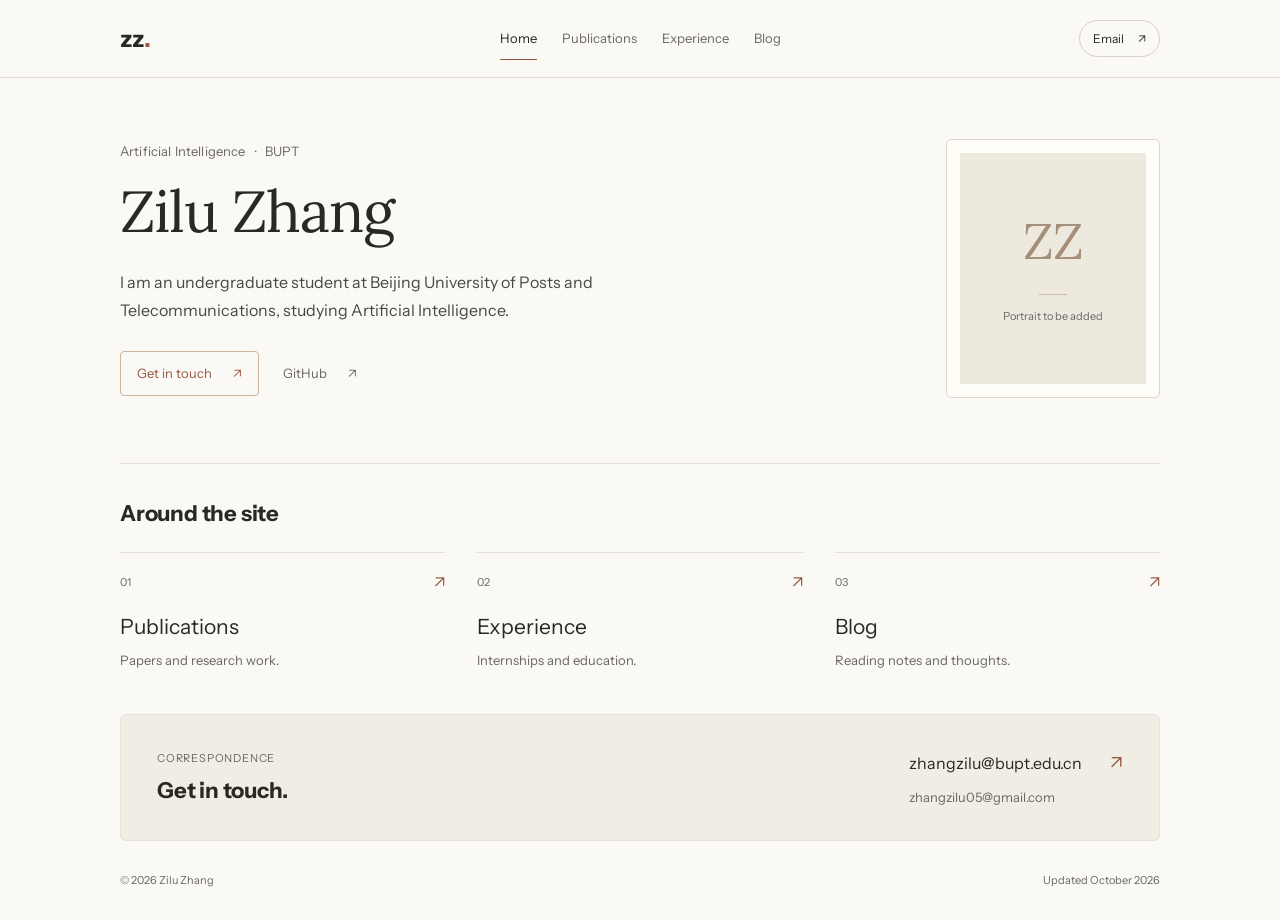
==== commit d8718a52: "Split academic website into pages and add a blog archive" ====
--- a/index.html
+++ b/index.html
@@ -7,32 +7,29 @@
   <meta name="theme-color" content="#faf9f5">
   <meta property="og:type" content="website">
   <meta property="og:title" content="Zilu Zhang | Academic Homepage">
-  <meta property="og:description" content="Artificial Intelligence · Beijing University of Posts and Telecommunications">
+  <meta property="og:description" content="Zilu Zhang's academic homepage. Artificial Intelligence, Beijing University of Posts and Telecommunications.">
   <meta property="og:url" content="https://zzl-2005.github.io/">
   <link rel="canonical" href="https://zzl-2005.github.io/">
-  <link rel="icon" href="favicon.svg" type="image/svg+xml">
-  <link rel="preload" href="assets/fonts/Lora-Regular.ttf" as="font" type="font/ttf" crossorigin>
-  <link rel="preload" href="assets/fonts/InstrumentSans-Regular.ttf" as="font" type="font/ttf" crossorigin>
-  <link rel="stylesheet" href="styles.css?v=type-20261012">
+  <link rel="icon" href="/favicon.svg" type="image/svg+xml">
+  <link rel="preload" href="/assets/fonts/Lora-Regular.ttf" as="font" type="font/ttf" crossorigin>
+  <link rel="preload" href="/assets/fonts/InstrumentSans-Regular.ttf" as="font" type="font/ttf" crossorigin>
+  <link rel="stylesheet" href="/styles.css?v=pages-20261013">
   <title>Zilu Zhang | Academic Homepage</title>
 </head>
 <body>
   <a class="skip-link" href="#main">Skip to content</a>
-
   <header class="site-header">
     <div class="header-inner">
-      <a class="brand" href="#about" aria-label="Zilu Zhang home">zz<span>.</span></a>
-      <nav class="section-nav" aria-label="Page sections">
-        <a href="#about" aria-current="location">About</a>
-        <a href="#publications">Publications</a>
-        <a href="#experience">Internships</a>
-        <a href="#education">Education</a>
-        <a href="#contact">Contact</a>
+      <a class="brand" href="/" aria-label="Zilu Zhang home">zz<span>.</span></a>
+      <nav class="section-nav" aria-label="Main navigation">
+        <a href="/" aria-current="page">Home</a>
+        <a href="/publications/">Publications</a>
+        <a href="/experience/">Experience</a>
+        <a href="/blog/">Blog</a>
       </nav>
       <a class="header-email" href="mailto:zhangzilu@bupt.edu.cn">Email <span aria-hidden="true">↗</span></a>
     </div>
   </header>
-
   <main id="main" class="page-shell">
     <section id="about" class="hero" aria-labelledby="name-heading">
       <div class="hero-intro">
@@ -54,76 +51,26 @@
       </div>
     </section>
 
-    <section id="publications" class="publications-section" aria-labelledby="publications-heading">
-      <div class="section-heading">
-        <h2 id="publications-heading">Publications</h2>
-        <span class="section-status">To be added</span>
-      </div>
-      <!-- Reserved slots; replace these with real publication details and links. -->
-      <div class="publication-list">
-        <article class="publication-slot" aria-label="First publication placeholder">
-          <div class="paper-preview" aria-hidden="true">
-            <span class="paper-sheet"><i></i><i></i><i></i><i></i></span>
-          </div>
-          <div class="publication-copy">
-            <h3>Publication title</h3>
-            <p class="publication-meta">Authors · Venue · Year</p>
-            <span class="summary-placeholder" aria-hidden="true"></span>
-          </div>
-        </article>
-        <article class="publication-slot" aria-label="Second publication placeholder">
-          <div class="paper-preview" aria-hidden="true">
-            <span class="paper-sheet"><i></i><i></i><i></i><i></i></span>
-          </div>
-          <div class="publication-copy">
-            <h3>Publication title</h3>
-            <p class="publication-meta">Authors · Venue · Year</p>
-            <span class="summary-placeholder short" aria-hidden="true"></span>
-          </div>
-        </article>
+    <section class="site-directory" aria-labelledby="directory-heading">
+      <div class="section-heading"><h2 id="directory-heading">Around the site</h2></div>
+      <div class="directory-grid">
+        <a class="page-link" href="/publications/">
+          <span class="page-link-top" aria-hidden="true"><span>01</span><span>↗</span></span>
+          <h3>Publications</h3>
+          <p>Papers and research work.</p>
+        </a>
+        <a class="page-link" href="/experience/">
+          <span class="page-link-top" aria-hidden="true"><span>02</span><span>↗</span></span>
+          <h3>Experience</h3>
+          <p>Internships and education.</p>
+        </a>
+        <a class="page-link" href="/blog/">
+          <span class="page-link-top" aria-hidden="true"><span>03</span><span>↗</span></span>
+          <h3>Blog</h3>
+          <p>Reading notes and thoughts.</p>
+        </a>
       </div>
     </section>
-
-    <div class="experience-grid">
-      <section id="experience" class="internships-section" aria-labelledby="internships-heading">
-        <div class="section-heading">
-          <h2 id="internships-heading">Internships</h2>
-          <span class="section-status">To be added</span>
-        </div>
-        <div class="experience-list">
-          <article class="experience-slot" aria-label="First internship placeholder">
-            <span class="entry-marker" aria-hidden="true"></span>
-            <div>
-              <h3>Company or research lab</h3>
-              <p>Position · Team · Dates</p>
-            </div>
-          </article>
-          <article class="experience-slot" aria-label="Second internship placeholder">
-            <span class="entry-marker" aria-hidden="true"></span>
-            <div>
-              <h3>Company or research lab</h3>
-              <p>Position · Team · Dates</p>
-            </div>
-          </article>
-        </div>
-      </section>
-
-      <section id="education" class="education-section" aria-labelledby="education-heading">
-        <div class="section-heading">
-          <h2 id="education-heading">Education</h2>
-          <span class="section-status">To be added</span>
-        </div>
-        <div class="experience-list">
-          <article class="experience-slot" aria-label="Education placeholder">
-            <span class="entry-marker" aria-hidden="true"></span>
-            <div>
-              <h3>Institution and degree</h3>
-              <p>Program · Dates</p>
-            </div>
-          </article>
-        </div>
-      </section>
-    </div>
 
     <section id="contact" class="contact-panel" aria-labelledby="contact-heading">
       <div class="contact-intro">
@@ -135,12 +82,11 @@
         <a class="secondary-email" href="mailto:zhangzilu05@gmail.com">zhangzilu05@gmail.com</a>
       </div>
     </section>
-
     <footer class="site-footer">
       <span>© 2026 Zilu Zhang</span>
       <span>Updated October 2026</span>
     </footer>
   </main>
-  <script src="script.js?v=type-20261012" defer></script>
+  <script src="/script.js?v=pages-20261013" defer></script>
 </body>
 </html>
--- a/styles.css
+++ b/styles.css
@@ -51,8 +51,8 @@
 .section-nav { display: flex; align-items: center; gap: 25px; }
 .section-nav a { position: relative; color: var(--muted); font-size: 13px; padding: 12px 0; white-space: nowrap; }
 .section-nav a::after { content: ""; position: absolute; bottom: 2px; left: 0; right: 0; height: 1px; background: var(--accent); opacity: 0; }
-.section-nav a:hover, .section-nav a[aria-current="location"] { color: var(--ink); }
-.section-nav a[aria-current="location"]::after { opacity: 1; }
+.section-nav a:hover, .section-nav a[aria-current="page"] { color: var(--ink); }
+.section-nav a[aria-current="page"]::after { opacity: 1; }
 .header-email { justify-self: end; display: inline-flex; gap: 14px; align-items: center; padding: 7px 13px; border: 1px solid #d7d0c3; border-radius: 20px; color: var(--ink); font-size: 12px; }
 
 .hero { display: grid; grid-template-columns: minmax(0, 1fr) 214px; gap: 82px; align-items: center; padding: 61px 0 65px; border-bottom: 1px solid var(--line); }
@@ -72,10 +72,28 @@
 .portrait-rule { width: 28px; height: 1px; background: #cabbab; margin-top: 23px; }
 .portrait-caption { color: var(--muted); font-size: 11px; margin-top: 12px; }
 
-.publications-section { padding: 42px 0 37px; border-bottom: 1px solid var(--line); }
 .section-heading { display: flex; align-items: center; justify-content: space-between; gap: 20px; margin-bottom: 25px; }
 h2 { color: var(--ink); font: 700 22px/1.35 var(--sans); letter-spacing: -.2px; }
 .section-status { flex-shrink: 0; color: var(--muted); font-size: 12px; }
+.site-directory { padding: 35px 0 43px; }
+.site-directory .section-heading { margin-bottom: 23px; }
+.directory-grid { display: grid; grid-template-columns: repeat(3, minmax(0, 1fr)); gap: 32px; }
+.page-link { display: block; border-top: 1px solid var(--line); padding: 15px 0 0; }
+.page-link-top { display: flex; justify-content: space-between; align-items: center; color: var(--muted); font-size: 11px; }
+.page-link-top span:last-child { color: var(--accent); font-size: 17px; }
+.page-link h3 { margin-top: 15px; color: var(--ink); font: 400 21px/1.4 var(--sans); }
+.page-link p { margin-top: 7px; color: var(--muted); font-size: 13px; line-height: 1.7; }
+.page-link:hover { border-color: #c69d86; }
+.page-link:hover h3 { color: var(--accent); }
+
+.inner-page { display: flex; flex-direction: column; min-height: calc(100svh - 77px); }
+.page-content { width: 100%; max-width: 800px; padding-bottom: 58px; }
+.page-intro { padding: 60px 0 36px; border-bottom: 1px solid var(--line); }
+.page-eyebrow { margin-bottom: 15px; color: var(--muted); font-size: 12px; line-height: 1.6; }
+.page-intro h1 { font-size: 52px; }
+.page-description { max-width: 610px; margin-top: 20px; font-size: 16px; line-height: 1.8; }
+.detail-section { padding-top: 35px; }
+.inner-page .site-footer { margin-top: auto; border-top: 1px solid var(--line); }
 .publication-list { display: flex; flex-direction: column; gap: 12px; }
 .publication-slot { display: grid; grid-template-columns: 107px minmax(0, 1fr); gap: 30px; align-items: center; padding: 15px 0; }
 .paper-preview { height: 97px; background: var(--surface); border-radius: 4px; display: grid; place-items: center; }
@@ -88,13 +106,21 @@
 .summary-placeholder { display: block; width: min(390px, 70%); height: 3px; background: #e4dfd3; margin-top: 17px; border-radius: 2px; }
 .summary-placeholder.short { width: min(285px, 58%); }
 
-.experience-grid { display: grid; grid-template-columns: 1.15fr 1fr; gap: 82px; padding: 42px 0 47px; }
-.experience-grid .section-heading { margin-bottom: 18px; }
 .experience-list { display: flex; flex-direction: column; }
 .experience-slot { display: grid; grid-template-columns: 9px minmax(0, 1fr); gap: 15px; padding: 20px 0; border-top: 1px solid var(--line); }
 .entry-marker { width: 7px; height: 7px; border: 1px solid #c29c81; border-radius: 50%; margin-top: 10px; }
 .experience-slot h3 { color: #55524a; font: 400 17px/1.5 var(--sans); }
 .experience-slot p { font-size: 13px; color: var(--muted); margin-top: 6px; }
+
+.blog-empty { display: flex; align-items: center; gap: 34px; min-height: 245px; padding: 40px; background: var(--surface); border: 1px solid #e7e1d6; border-radius: 6px; }
+.notebook-preview { flex-shrink: 0; width: 96px; height: 118px; display: grid; place-items: center; background: #e9e3d7; border-radius: 4px; }
+.notebook-sheet { position: relative; width: 53px; height: 72px; display: flex; flex-direction: column; gap: 7px; padding: 19px 10px 12px 15px; border: 1px solid #bbae9a; background: #faf8f2; border-radius: 2px; }
+.notebook-sheet::before { content: ""; position: absolute; left: 7px; top: 0; bottom: 0; border-left: 1px solid #d3c5b2; }
+.notebook-sheet i { height: 2px; width: 100%; background: #cbbb9f; }
+.notebook-sheet i:first-child { width: 68%; height: 3px; margin-bottom: 5px; background: #a58d73; }
+.notebook-sheet i:last-child { width: 78%; }
+.blog-empty-copy h3 { color: var(--ink); font: 400 25px/1.4 var(--serif); letter-spacing: -.3px; }
+.blog-empty-copy p { margin-top: 10px; color: var(--muted); font-size: 14px; }
 
 .contact-panel { display: grid; grid-template-columns: 1fr 1fr; gap: 32px; align-items: center; padding: 31px 36px; background: var(--surface); border: 1px solid #e7e1d6; border-radius: 6px; }
 .contact-eyebrow { color: var(--muted); font-size: 11px; text-transform: uppercase; letter-spacing: .8px; margin-bottom: 7px; }
@@ -116,7 +142,6 @@
   .section-nav { gap: 20px; }
   .hero { grid-template-columns: minmax(0, 1fr) 195px; gap: 48px; }
   .portrait-placeholder { min-height: 208px; }
-  .experience-grid { gap: 48px; }
 }
 @media (max-width: 760px) {
   .header-inner, .page-shell { width: calc(100% - 48px); }
@@ -134,8 +159,11 @@
   .portrait-placeholder { min-height: 184px; }
   .portrait-monogram { font-size: 42px; }
   .portrait-caption { font-size: 10px; }
-  .publications-section { padding: 32px 0; }
-  .experience-grid { gap: 35px; padding: 34px 0 35px; }
+  .directory-grid { gap: 24px; }
+  .page-link h3 { font-size: 20px; }
+  .inner-page { min-height: calc(100svh - 69px); }
+  .page-intro { padding-top: 45px; }
+  .page-intro h1 { font-size: 46px; }
   h2 { font-size: 22px; }
   .experience-slot h3 { font-size: 17px; }
   .contact-panel { gap: 20px; padding: 25px; }
@@ -164,8 +192,24 @@
   .paper-preview { height: 83px; }
   .publication-copy h3 { font-size: 17px; }
   .summary-placeholder { margin-top: 14px; }
-  .experience-grid { grid-template-columns: 1fr; gap: 28px; }
-  .experience-grid .section-heading { margin-bottom: 15px; }
+  .site-directory { padding: 30px 0 34px; }
+  .directory-grid { grid-template-columns: 1fr; gap: 0; }
+  .page-link { display: grid; grid-template-columns: 25px minmax(0, 1fr) 20px; column-gap: 14px; padding: 18px 0; }
+  .page-link-top { display: contents; }
+  .page-link-top span:first-child { grid-column: 1; grid-row: 1 / span 2; align-self: center; color: var(--muted); font-size: 11px; }
+  .page-link-top span:last-child { grid-column: 3; grid-row: 1 / span 2; align-self: center; }
+  .page-link h3 { grid-column: 2; grid-row: 1; margin-top: 0; }
+  .page-link p { grid-column: 2; grid-row: 2; margin-top: 4px; }
+  .page-content { padding-bottom: 42px; }
+  .page-intro { padding: 35px 0 30px; }
+  .page-intro h1 { font-size: 38px; }
+  .page-description { margin-top: 17px; }
+  .detail-section { padding-top: 28px; }
+  .blog-empty { gap: 22px; padding: 30px 25px; min-height: 220px; }
+  .notebook-preview { width: 70px; height: 91px; }
+  .notebook-sheet { width: 44px; height: 61px; padding: 15px 8px 10px 13px; gap: 5px; }
+  .notebook-sheet::before { left: 6px; }
+  .blog-empty-copy h3 { font-size: 22px; }
   .experience-slot { padding: 18px 0; }
   .experience-slot h3 { font-size: 17px; }
   .contact-panel { grid-template-columns: 1fr; gap: 19px; padding: 26px; }
@@ -192,6 +236,7 @@
   .contact-panel { padding: 24px 22px; }
   .contact-email { font-size: 14px; gap: 19px; }
   .site-footer { font-size: 11px; gap: 10px; }
+  .blog-empty { flex-direction: column; align-items: flex-start; gap: 22px; padding: 27px; }
 }
 @media (prefers-reduced-motion: reduce) {
   html { scroll-behavior: auto; }
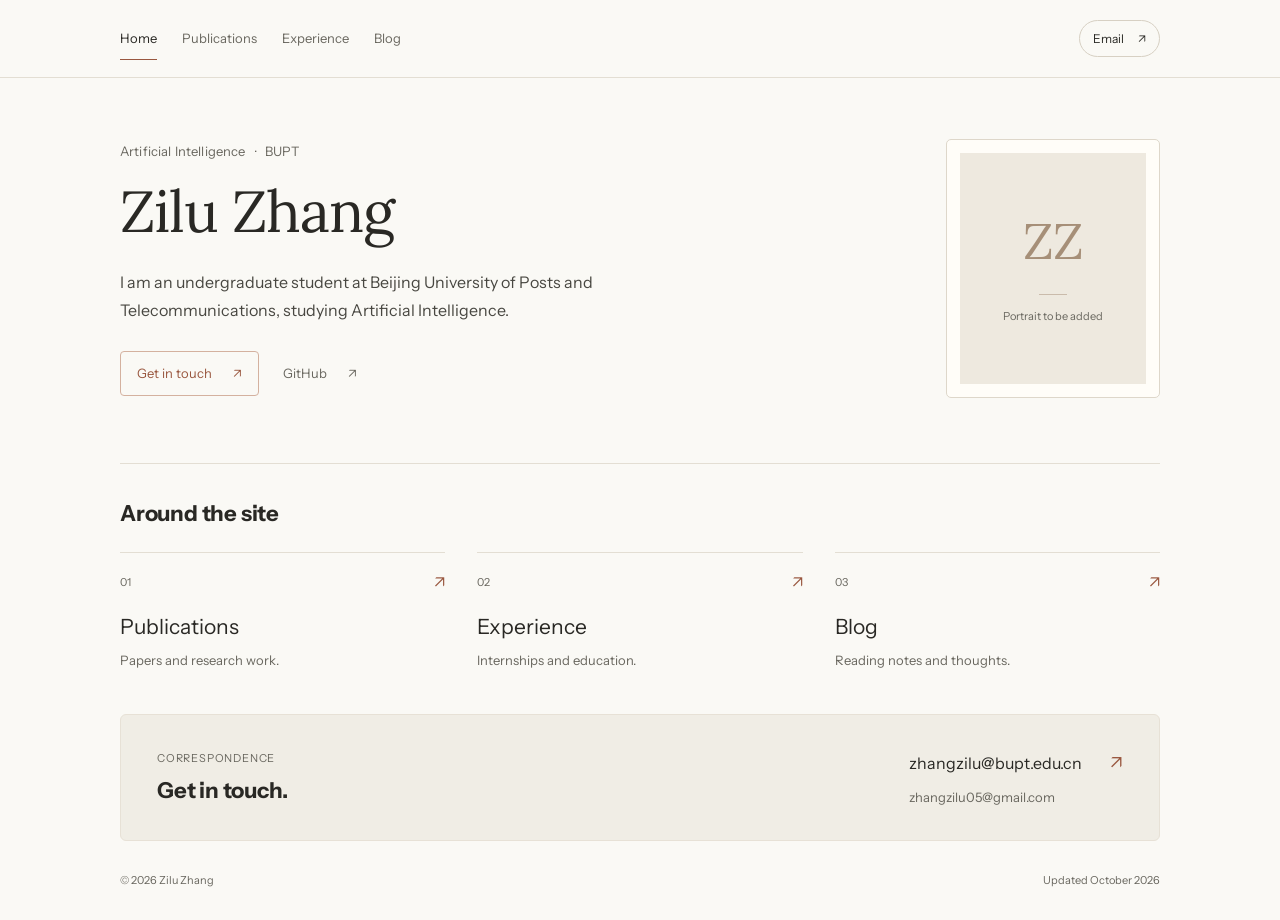
==== commit cf524b9d: "Remove header monogram and simplify navigation across all pages" ====
--- a/index.html
+++ b/index.html
@@ -13,14 +13,13 @@
   <link rel="icon" href="/favicon.svg" type="image/svg+xml">
   <link rel="preload" href="/assets/fonts/Lora-Regular.ttf" as="font" type="font/ttf" crossorigin>
   <link rel="preload" href="/assets/fonts/InstrumentSans-Regular.ttf" as="font" type="font/ttf" crossorigin>
-  <link rel="stylesheet" href="/styles.css?v=pages-20261013">
+  <link rel="stylesheet" href="/styles.css?v=header-20261013">
   <title>Zilu Zhang | Academic Homepage</title>
 </head>
 <body>
   <a class="skip-link" href="#main">Skip to content</a>
   <header class="site-header">
     <div class="header-inner">
-      <a class="brand" href="/" aria-label="Zilu Zhang home">zz<span>.</span></a>
       <nav class="section-nav" aria-label="Main navigation">
         <a href="/" aria-current="page">Home</a>
         <a href="/publications/">Publications</a>
--- a/styles.css
+++ b/styles.css
@@ -45,9 +45,7 @@
 
 .site-header { position: sticky; top: 0; z-index: 10; background: var(--paper); border-bottom: 1px solid var(--line); }
 .header-inner, .page-shell { width: min(1040px, calc(100% - 96px)); margin: 0 auto; }
-.header-inner { min-height: 77px; display: grid; grid-template-columns: 1fr auto 1fr; gap: 28px; align-items: center; }
-.brand { width: fit-content; color: var(--ink); font: 700 24px/1 var(--sans); letter-spacing: -.7px; }
-.brand span { color: var(--accent); }
+.header-inner { min-height: 77px; display: grid; grid-template-columns: minmax(0, 1fr) auto; gap: 28px; align-items: center; }
 .section-nav { display: flex; align-items: center; gap: 25px; }
 .section-nav a { position: relative; color: var(--muted); font-size: 13px; padding: 12px 0; white-space: nowrap; }
 .section-nav a::after { content: ""; position: absolute; bottom: 2px; left: 0; right: 0; height: 1px; background: var(--accent); opacity: 0; }
@@ -149,7 +147,6 @@
   .section-nav { gap: 17px; }
   .section-nav a { font-size: 12px; }
   .header-email { padding: 6px 10px; gap: 8px; font-size: 11px; }
-  .brand { font-size: 23px; }
   .hero { grid-template-columns: minmax(0, 1fr) 159px; gap: 29px; padding: 44px 0 44px; }
   h1 { font-size: 46px; }
   .bio { font-size: 16px; line-height: 1.8; margin-top: 19px; }
@@ -171,12 +168,11 @@
   .contact-panel h2 { font-size: 22px; }
 }
 @media (max-width: 580px) {
-  html { scroll-padding-top: 120px; }
-  .header-inner { grid-template-columns: 1fr auto; gap: 0; padding: 12px 0 7px; }
-  .brand { font-size: 23px; }
-  .header-email { grid-column: 2; grid-row: 1; }
-  .section-nav { grid-column: 1 / -1; justify-content: space-between; gap: 9px; margin-top: 5px; }
+  html { scroll-padding-top: 80px; }
+  .header-inner { min-height: 60px; gap: 14px; }
+  .section-nav { gap: 13px; }
   .section-nav a { font-size: 12px; padding: 12px 0; }
+  .inner-page { min-height: calc(100svh - 60px); }
   .hero { grid-template-columns: minmax(0, 1fr) 94px; column-gap: 20px; row-gap: 0; padding-top: 36px; }
   .hero-intro { display: contents; }
   .hero-eyebrow { grid-column: 1; margin-bottom: 12px; max-width: 220px; }
